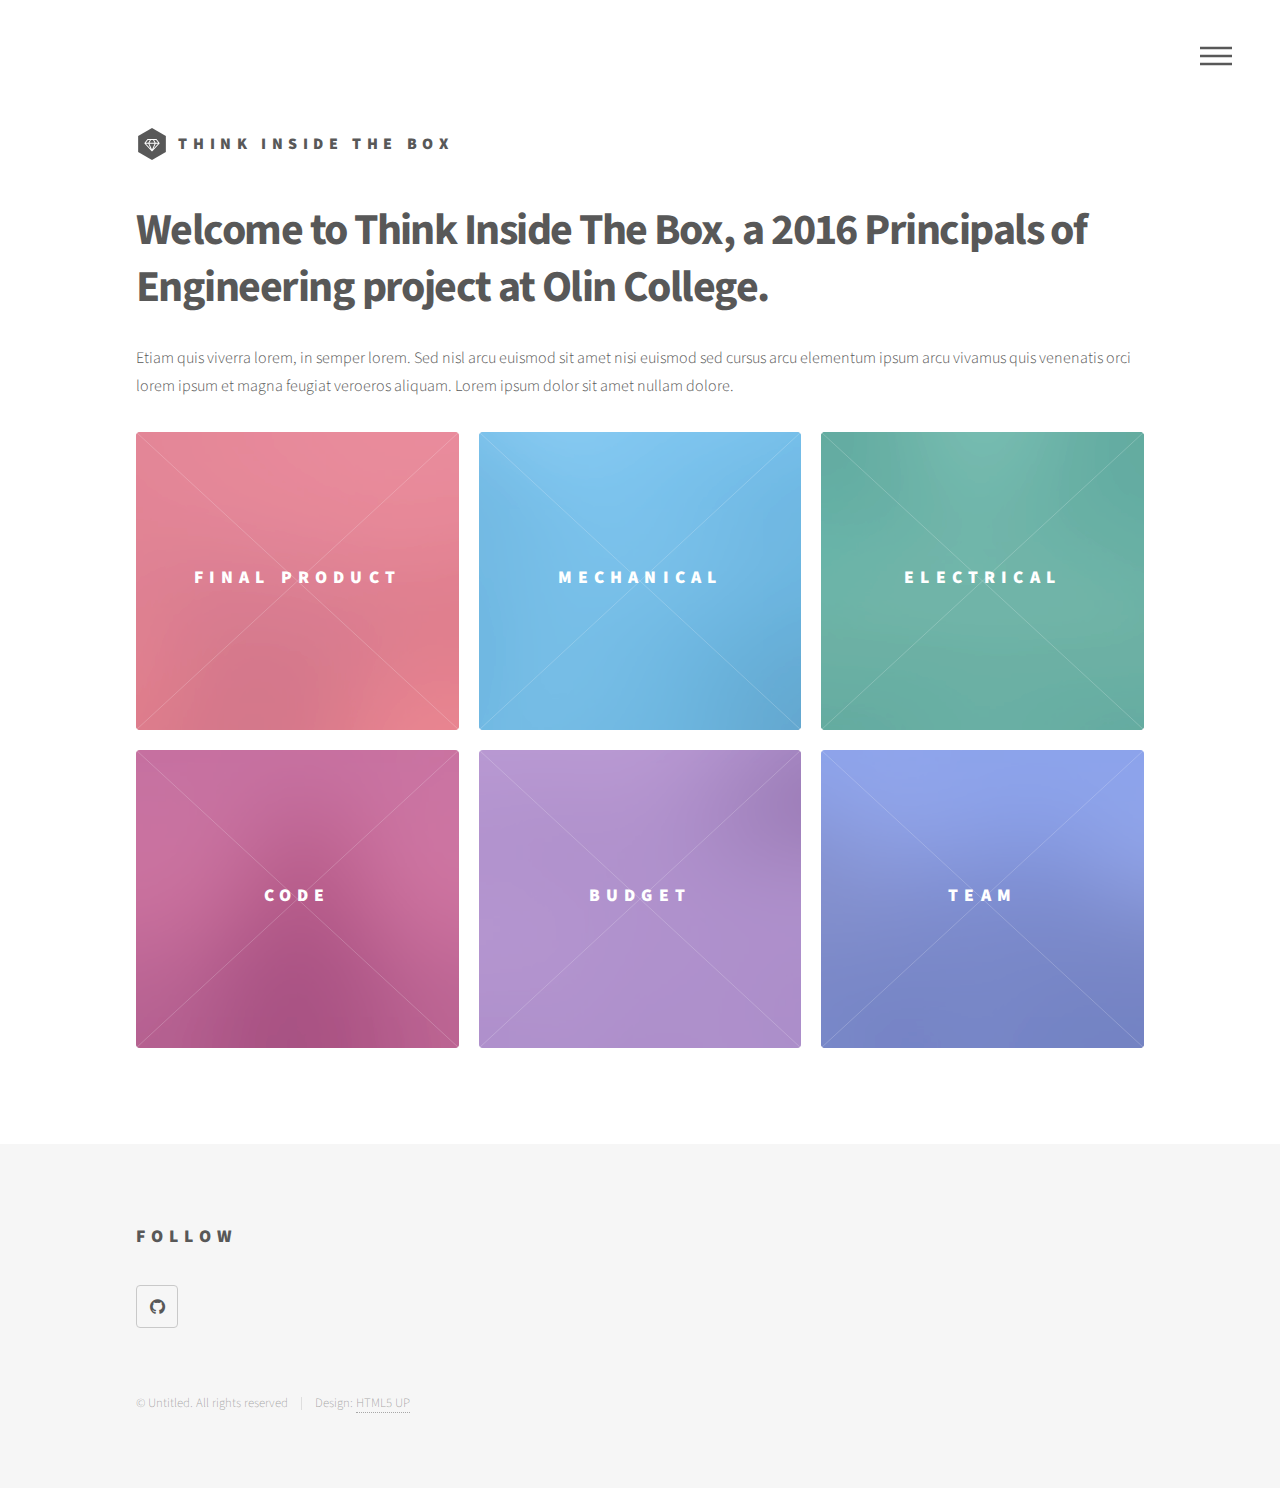
==== index.html @ ff7e2dd4 "basic set up" ====
<!DOCTYPE HTML>
<!--
	Phantom by HTML5 UP
	html5up.net | @ajlkn
	Free for personal and commercial use under the CCA 3.0 license (html5up.net/license)
-->
<html>
	<head>
		<title>Think Inside The Box</title>
		<meta charset="utf-8" />
		<meta name="viewport" content="width=device-width, initial-scale=1" />
		<!--[if lte IE 8]><script src="assets/js/ie/html5shiv.js"></script><![endif]-->
		<link rel="stylesheet" href="assets/css/main.css" />
		<!--[if lte IE 9]><link rel="stylesheet" href="assets/css/ie9.css" /><![endif]-->
		<!--[if lte IE 8]><link rel="stylesheet" href="assets/css/ie8.css" /><![endif]-->
	</head>
	<body>
		<!-- Wrapper -->
			<div id="wrapper">

				<!-- Header -->
					<header id="header">
						<div class="inner">

							<!-- Logo -->
								<a href="index.html" class="logo">
									<span class="symbol"><img src="images/logo.svg" alt="" /></span><span class="title">Think Inside The Box</span>
								</a>

							<!-- Nav -->
								<nav>
									<ul>
										<li><a href="#menu">Menu</a></li>
									</ul>
								</nav>

						</div>
					</header>

				<!-- Menu -->
					<nav id="menu">
						<h2>Menu</h2>
						<ul>
							<li><a href="index.html">Home</a></li>
							<li><a href="generic.html">Final Product</a></li>
							<li><a href="generic.html">Mechanical</a></li>
							<li><a href="generic.html">Electrical</a></li>
							<li><a href="generic.html">Code</a></li>
							<li><a href="generic.html">Budget</a></li>
							<li><a href="generic.html">Team</a></li>
							<!-- You can find the style information for this template here. -->
							<li><a href="elements.html">Elements</a></li>
						</ul>
					</nav>

				<!-- Main -->
					<div id="main">
						<div class="inner">
							<header>
								<h1>Welcome to Think Inside The Box, a 2016 Principals of Engineering project at Olin College.</h1>
								<p>Etiam quis viverra lorem, in semper lorem. Sed nisl arcu euismod sit amet nisi euismod sed cursus arcu elementum ipsum arcu vivamus quis venenatis orci lorem ipsum et magna feugiat veroeros aliquam. Lorem ipsum dolor sit amet nullam dolore.</p>
							</header>
							<section class="tiles">
								<article class="style1">
									<span class="image">
										<img src="images/pic01.jpg" alt="" />
									</span>
									<a href="generic.html">
										<h2>Final Product</h2>
										<div class="content">
											<p>Sed nisl arcu euismod sit amet nisi lorem etiam dolor veroeros et feugiat.</p>
										</div>
									</a>
								</article>
								<article class="style2">
									<span class="image">
										<img src="images/pic02.jpg" alt="" />
									</span>
									<a href="generic.html">
										<h2>Mechanical</h2>
										<div class="content">
											<p>Sed nisl arcu euismod sit amet nisi lorem etiam dolor veroeros et feugiat.</p>
										</div>
									</a>
								</article>
								<article class="style3">
									<span class="image">
										<img src="images/pic03.jpg" alt="" />
									</span>
									<a href="generic.html">
										<h2>Electrical</h2>
										<div class="content">
											<p>Sed nisl arcu euismod sit amet nisi lorem etiam dolor veroeros et feugiat.</p>
										</div>
									</a>
								</article>
								<article class="style4">
									<span class="image">
										<img src="images/pic04.jpg" alt="" />
									</span>
									<a href="generic.html">
										<h2>Code</h2>
										<div class="content">
											<p>Sed nisl arcu euismod sit amet nisi lorem etiam dolor veroeros et feugiat.</p>
										</div>
									</a>
								</article>
								<article class="style5">
									<span class="image">
										<img src="images/pic05.jpg" alt="" />
									</span>
									<a href="generic.html">
										<h2>Budget</h2>
										<div class="content">
											<p>Sed nisl arcu euismod sit amet nisi lorem etiam dolor veroeros et feugiat.</p>
										</div>
									</a>
								</article>
								<article class="style6">
									<span class="image">
										<img src="images/pic06.jpg" alt="" />
									</span>
									<a href="generic.html">
										<h2>Team</h2>
										<div class="content">
											<p>Sed nisl arcu euismod sit amet nisi lorem etiam dolor veroeros et feugiat.</p>
										</div>
									</a>
								</article>
							</section>
						</div>
					</div>

				<!-- Footer -->
					<footer id="footer">
						<div class="inner">
							<section>
								<h2>Follow</h2>
								<ul class="icons">
									<li><a href="#" class="icon style2 fa-github"><span class="label">GitHub</span></a></li>
								</ul>
							</section>
							<ul class="copyright">
								<li>&copy; Untitled. All rights reserved</li><li>Design: <a href="http://html5up.net">HTML5 UP</a></li>
							</ul>
						</div>
					</footer>

			</div>

		<!-- Scripts -->
			<script src="assets/js/jquery.min.js"></script>
			<script src="assets/js/skel.min.js"></script>
			<script src="assets/js/util.js"></script>
			<!--[if lte IE 8]><script src="assets/js/ie/respond.min.js"></script><![endif]-->
			<script src="assets/js/main.js"></script>

	</body>
</html>
---- assets/css/main.css ----
@import url(font-awesome.min.css);
@import url("https://fonts.googleapis.com/css?family=Source+Sans+Pro:300,700,900");

/*
	Phantom by HTML5 UP
	html5up.net | @ajlkn
	Free for personal and commercial use under the CCA 3.0 license (html5up.net/license)
*/

/* Reset */

	html, body, div, span, applet, object, iframe, h1, h2, h3, h4, h5, h6, p, blockquote, pre, a, abbr, acronym, address, big, cite, code, del, dfn, em, img, ins, kbd, q, s, samp, small, strike, strong, sub, sup, tt, var, b, u, i, center, dl, dt, dd, ol, ul, li, fieldset, form, label, legend, table, caption, tbody, tfoot, thead, tr, th, td, article, aside, canvas, details, embed, figure, figcaption, footer, header, hgroup, menu, nav, output, ruby, section, summary, time, mark, audio, video {
		margin: 0;
		padding: 0;
		border: 0;
		font-size: 100%;
		font: inherit;
		vertical-align: baseline;
	}

	article, aside, details, figcaption, figure, footer, header, hgroup, menu, nav, section {
		display: block;
	}

	body {
		line-height: 1;
	}

	ol, ul {
		list-style: none;
	}

	blockquote, q {
		quotes: none;
	}

	blockquote:before, blockquote:after, q:before, q:after {
		content: '';
		content: none;
	}

	table {
		border-collapse: collapse;
		border-spacing: 0;
	}

	body {
		-webkit-text-size-adjust: none;
	}

/* Box Model */

	*, *:before, *:after {
		-moz-box-sizing: border-box;
		-webkit-box-sizing: border-box;
		box-sizing: border-box;
	}

/* Grid */

	.row {
		border-bottom: solid 1px transparent;
		-moz-box-sizing: border-box;
		-webkit-box-sizing: border-box;
		box-sizing: border-box;
	}

	.row > * {
		float: left;
		-moz-box-sizing: border-box;
		-webkit-box-sizing: border-box;
		box-sizing: border-box;
	}

	.row:after, .row:before {
		content: '';
		display: block;
		clear: both;
		height: 0;
	}

	.row.uniform > * > :first-child {
		margin-top: 0;
	}

	.row.uniform > * > :last-child {
		margin-bottom: 0;
	}

	.row.\30 \25 > * {
		padding: 0 0 0 0em;
	}

	.row.\30 \25 {
		margin: 0 0 -1px 0em;
	}

	.row.uniform.\30 \25 > * {
		padding: 0em 0 0 0em;
	}

	.row.uniform.\30 \25 {
		margin: 0em 0 -1px 0em;
	}

	.row > * {
		padding: 0 0 0 2em;
	}

	.row {
		margin: 0 0 -1px -2em;
	}

	.row.uniform > * {
		padding: 2em 0 0 2em;
	}

	.row.uniform {
		margin: -2em 0 -1px -2em;
	}

	.row.\32 00\25 > * {
		padding: 0 0 0 4em;
	}

	.row.\32 00\25 {
		margin: 0 0 -1px -4em;
	}

	.row.uniform.\32 00\25 > * {
		padding: 4em 0 0 4em;
	}

	.row.uniform.\32 00\25 {
		margin: -4em 0 -1px -4em;
	}

	.row.\31 50\25 > * {
		padding: 0 0 0 3em;
	}

	.row.\31 50\25 {
		margin: 0 0 -1px -3em;
	}

	.row.uniform.\31 50\25 > * {
		padding: 3em 0 0 3em;
	}

	.row.uniform.\31 50\25 {
		margin: -3em 0 -1px -3em;
	}

	.row.\35 0\25 > * {
		padding: 0 0 0 1em;
	}

	.row.\35 0\25 {
		margin: 0 0 -1px -1em;
	}

	.row.uniform.\35 0\25 > * {
		padding: 1em 0 0 1em;
	}

	.row.uniform.\35 0\25 {
		margin: -1em 0 -1px -1em;
	}

	.row.\32 5\25 > * {
		padding: 0 0 0 0.5em;
	}

	.row.\32 5\25 {
		margin: 0 0 -1px -0.5em;
	}

	.row.uniform.\32 5\25 > * {
		padding: 0.5em 0 0 0.5em;
	}

	.row.uniform.\32 5\25 {
		margin: -0.5em 0 -1px -0.5em;
	}

	.\31 2u, .\31 2u\24 {
		width: 100%;
		clear: none;
		margin-left: 0;
	}

	.\31 1u, .\31 1u\24 {
		width: 91.6666666667%;
		clear: none;
		margin-left: 0;
	}

	.\31 0u, .\31 0u\24 {
		width: 83.3333333333%;
		clear: none;
		margin-left: 0;
	}

	.\39 u, .\39 u\24 {
		width: 75%;
		clear: none;
		margin-left: 0;
	}

	.\38 u, .\38 u\24 {
		width: 66.6666666667%;
		clear: none;
		margin-left: 0;
	}

	.\37 u, .\37 u\24 {
		width: 58.3333333333%;
		clear: none;
		margin-left: 0;
	}

	.\36 u, .\36 u\24 {
		width: 50%;
		clear: none;
		margin-left: 0;
	}

	.\35 u, .\35 u\24 {
		width: 41.6666666667%;
		clear: none;
		margin-left: 0;
	}

	.\34 u, .\34 u\24 {
		width: 33.3333333333%;
		clear: none;
		margin-left: 0;
	}

	.\33 u, .\33 u\24 {
		width: 25%;
		clear: none;
		margin-left: 0;
	}

	.\32 u, .\32 u\24 {
		width: 16.6666666667%;
		clear: none;
		margin-left: 0;
	}

	.\31 u, .\31 u\24 {
		width: 8.3333333333%;
		clear: none;
		margin-left: 0;
	}

	.\31 2u\24 + *,
	.\31 1u\24 + *,
	.\31 0u\24 + *,
	.\39 u\24 + *,
	.\38 u\24 + *,
	.\37 u\24 + *,
	.\36 u\24 + *,
	.\35 u\24 + *,
	.\34 u\24 + *,
	.\33 u\24 + *,
	.\32 u\24 + *,
	.\31 u\24 + * {
		clear: left;
	}

	.\-11u {
		margin-left: 91.66667%;
	}

	.\-10u {
		margin-left: 83.33333%;
	}

	.\-9u {
		margin-left: 75%;
	}

	.\-8u {
		margin-left: 66.66667%;
	}

	.\-7u {
		margin-left: 58.33333%;
	}

	.\-6u {
		margin-left: 50%;
	}

	.\-5u {
		margin-left: 41.66667%;
	}

	.\-4u {
		margin-left: 33.33333%;
	}

	.\-3u {
		margin-left: 25%;
	}

	.\-2u {
		margin-left: 16.66667%;
	}

	.\-1u {
		margin-left: 8.33333%;
	}

	@media screen and (max-width: 1680px) {

		.row > * {
			padding: 0 0 0 2em;
		}

		.row {
			margin: 0 0 -1px -2em;
		}

		.row.uniform > * {
			padding: 2em 0 0 2em;
		}

		.row.uniform {
			margin: -2em 0 -1px -2em;
		}

		.row.\32 00\25 > * {
			padding: 0 0 0 4em;
		}

		.row.\32 00\25 {
			margin: 0 0 -1px -4em;
		}

		.row.uniform.\32 00\25 > * {
			padding: 4em 0 0 4em;
		}

		.row.uniform.\32 00\25 {
			margin: -4em 0 -1px -4em;
		}

		.row.\31 50\25 > * {
			padding: 0 0 0 3em;
		}

		.row.\31 50\25 {
			margin: 0 0 -1px -3em;
		}

		.row.uniform.\31 50\25 > * {
			padding: 3em 0 0 3em;
		}

		.row.uniform.\31 50\25 {
			margin: -3em 0 -1px -3em;
		}

		.row.\35 0\25 > * {
			padding: 0 0 0 1em;
		}

		.row.\35 0\25 {
			margin: 0 0 -1px -1em;
		}

		.row.uniform.\35 0\25 > * {
			padding: 1em 0 0 1em;
		}

		.row.uniform.\35 0\25 {
			margin: -1em 0 -1px -1em;
		}

		.row.\32 5\25 > * {
			padding: 0 0 0 0.5em;
		}

		.row.\32 5\25 {
			margin: 0 0 -1px -0.5em;
		}

		.row.uniform.\32 5\25 > * {
			padding: 0.5em 0 0 0.5em;
		}

		.row.uniform.\32 5\25 {
			margin: -0.5em 0 -1px -0.5em;
		}

		.\31 2u\28xlarge\29, .\31 2u\24\28xlarge\29 {
			width: 100%;
			clear: none;
			margin-left: 0;
		}

		.\31 1u\28xlarge\29, .\31 1u\24\28xlarge\29 {
			width: 91.6666666667%;
			clear: none;
			margin-left: 0;
		}

		.\31 0u\28xlarge\29, .\31 0u\24\28xlarge\29 {
			width: 83.3333333333%;
			clear: none;
			margin-left: 0;
		}

		.\39 u\28xlarge\29, .\39 u\24\28xlarge\29 {
			width: 75%;
			clear: none;
			margin-left: 0;
		}

		.\38 u\28xlarge\29, .\38 u\24\28xlarge\29 {
			width: 66.6666666667%;
			clear: none;
			margin-left: 0;
		}

		.\37 u\28xlarge\29, .\37 u\24\28xlarge\29 {
			width: 58.3333333333%;
			clear: none;
			margin-left: 0;
		}

		.\36 u\28xlarge\29, .\36 u\24\28xlarge\29 {
			width: 50%;
			clear: none;
			margin-left: 0;
		}

		.\35 u\28xlarge\29, .\35 u\24\28xlarge\29 {
			width: 41.6666666667%;
			clear: none;
			margin-left: 0;
		}

		.\34 u\28xlarge\29, .\34 u\24\28xlarge\29 {
			width: 33.3333333333%;
			clear: none;
			margin-left: 0;
		}

		.\33 u\28xlarge\29, .\33 u\24\28xlarge\29 {
			width: 25%;
			clear: none;
			margin-left: 0;
		}

		.\32 u\28xlarge\29, .\32 u\24\28xlarge\29 {
			width: 16.6666666667%;
			clear: none;
			margin-left: 0;
		}

		.\31 u\28xlarge\29, .\31 u\24\28xlarge\29 {
			width: 8.3333333333%;
			clear: none;
			margin-left: 0;
		}

		.\31 2u\24\28xlarge\29 + *,
		.\31 1u\24\28xlarge\29 + *,
		.\31 0u\24\28xlarge\29 + *,
		.\39 u\24\28xlarge\29 + *,
		.\38 u\24\28xlarge\29 + *,
		.\37 u\24\28xlarge\29 + *,
		.\36 u\24\28xlarge\29 + *,
		.\35 u\24\28xlarge\29 + *,
		.\34 u\24\28xlarge\29 + *,
		.\33 u\24\28xlarge\29 + *,
		.\32 u\24\28xlarge\29 + *,
		.\31 u\24\28xlarge\29 + * {
			clear: left;
		}

		.\-11u\28xlarge\29 {
			margin-left: 91.66667%;
		}

		.\-10u\28xlarge\29 {
			margin-left: 83.33333%;
		}

		.\-9u\28xlarge\29 {
			margin-left: 75%;
		}

		.\-8u\28xlarge\29 {
			margin-left: 66.66667%;
		}

		.\-7u\28xlarge\29 {
			margin-left: 58.33333%;
		}

		.\-6u\28xlarge\29 {
			margin-left: 50%;
		}

		.\-5u\28xlarge\29 {
			margin-left: 41.66667%;
		}

		.\-4u\28xlarge\29 {
			margin-left: 33.33333%;
		}

		.\-3u\28xlarge\29 {
			margin-left: 25%;
		}

		.\-2u\28xlarge\29 {
			margin-left: 16.66667%;
		}

		.\-1u\28xlarge\29 {
			margin-left: 8.33333%;
		}

	}

	@media screen and (max-width: 1280px) {

		.row > * {
			padding: 0 0 0 2em;
		}

		.row {
			margin: 0 0 -1px -2em;
		}

		.row.uniform > * {
			padding: 2em 0 0 2em;
		}

		.row.uniform {
			margin: -2em 0 -1px -2em;
		}

		.row.\32 00\25 > * {
			padding: 0 0 0 4em;
		}

		.row.\32 00\25 {
			margin: 0 0 -1px -4em;
		}

		.row.uniform.\32 00\25 > * {
			padding: 4em 0 0 4em;
		}

		.row.uniform.\32 00\25 {
			margin: -4em 0 -1px -4em;
		}

		.row.\31 50\25 > * {
			padding: 0 0 0 3em;
		}

		.row.\31 50\25 {
			margin: 0 0 -1px -3em;
		}

		.row.uniform.\31 50\25 > * {
			padding: 3em 0 0 3em;
		}

		.row.uniform.\31 50\25 {
			margin: -3em 0 -1px -3em;
		}

		.row.\35 0\25 > * {
			padding: 0 0 0 1em;
		}

		.row.\35 0\25 {
			margin: 0 0 -1px -1em;
		}

		.row.uniform.\35 0\25 > * {
			padding: 1em 0 0 1em;
		}

		.row.uniform.\35 0\25 {
			margin: -1em 0 -1px -1em;
		}

		.row.\32 5\25 > * {
			padding: 0 0 0 0.5em;
		}

		.row.\32 5\25 {
			margin: 0 0 -1px -0.5em;
		}

		.row.uniform.\32 5\25 > * {
			padding: 0.5em 0 0 0.5em;
		}

		.row.uniform.\32 5\25 {
			margin: -0.5em 0 -1px -0.5em;
		}

		.\31 2u\28large\29, .\31 2u\24\28large\29 {
			width: 100%;
			clear: none;
			margin-left: 0;
		}

		.\31 1u\28large\29, .\31 1u\24\28large\29 {
			width: 91.6666666667%;
			clear: none;
			margin-left: 0;
		}

		.\31 0u\28large\29, .\31 0u\24\28large\29 {
			width: 83.3333333333%;
			clear: none;
			margin-left: 0;
		}

		.\39 u\28large\29, .\39 u\24\28large\29 {
			width: 75%;
			clear: none;
			margin-left: 0;
		}

		.\38 u\28large\29, .\38 u\24\28large\29 {
			width: 66.6666666667%;
			clear: none;
			margin-left: 0;
		}

		.\37 u\28large\29, .\37 u\24\28large\29 {
			width: 58.3333333333%;
			clear: none;
			margin-left: 0;
		}

		.\36 u\28large\29, .\36 u\24\28large\29 {
			width: 50%;
			clear: none;
			margin-left: 0;
		}

		.\35 u\28large\29, .\35 u\24\28large\29 {
			width: 41.6666666667%;
			clear: none;
			margin-left: 0;
		}

		.\34 u\28large\29, .\34 u\24\28large\29 {
			width: 33.3333333333%;
			clear: none;
			margin-left: 0;
		}

		.\33 u\28large\29, .\33 u\24\28large\29 {
			width: 25%;
			clear: none;
			margin-left: 0;
		}

		.\32 u\28large\29, .\32 u\24\28large\29 {
			width: 16.6666666667%;
			clear: none;
			margin-left: 0;
		}

		.\31 u\28large\29, .\31 u\24\28large\29 {
			width: 8.3333333333%;
			clear: none;
			margin-left: 0;
		}

		.\31 2u\24\28large\29 + *,
		.\31 1u\24\28large\29 + *,
		.\31 0u\24\28large\29 + *,
		.\39 u\24\28large\29 + *,
		.\38 u\24\28large\29 + *,
		.\37 u\24\28large\29 + *,
		.\36 u\24\28large\29 + *,
		.\35 u\24\28large\29 + *,
		.\34 u\24\28large\29 + *,
		.\33 u\24\28large\29 + *,
		.\32 u\24\28large\29 + *,
		.\31 u\24\28large\29 + * {
			clear: left;
		}

		.\-11u\28large\29 {
			margin-left: 91.66667%;
		}

		.\-10u\28large\29 {
			margin-left: 83.33333%;
		}

		.\-9u\28large\29 {
			margin-left: 75%;
		}

		.\-8u\28large\29 {
			margin-left: 66.66667%;
		}

		.\-7u\28large\29 {
			margin-left: 58.33333%;
		}

		.\-6u\28large\29 {
			margin-left: 50%;
		}

		.\-5u\28large\29 {
			margin-left: 41.66667%;
		}

		.\-4u\28large\29 {
			margin-left: 33.33333%;
		}

		.\-3u\28large\29 {
			margin-left: 25%;
		}

		.\-2u\28large\29 {
			margin-left: 16.66667%;
		}

		.\-1u\28large\29 {
			margin-left: 8.33333%;
		}

	}

	@media screen and (max-width: 980px) {

		.row > * {
			padding: 0 0 0 1.5em;
		}

		.row {
			margin: 0 0 -1px -1.5em;
		}

		.row.uniform > * {
			padding: 1.5em 0 0 1.5em;
		}

		.row.uniform {
			margin: -1.5em 0 -1px -1.5em;
		}

		.row.\32 00\25 > * {
			padding: 0 0 0 3em;
		}

		.row.\32 00\25 {
			margin: 0 0 -1px -3em;
		}

		.row.uniform.\32 00\25 > * {
			padding: 3em 0 0 3em;
		}

		.row.uniform.\32 00\25 {
			margin: -3em 0 -1px -3em;
		}

		.row.\31 50\25 > * {
			padding: 0 0 0 2.25em;
		}

		.row.\31 50\25 {
			margin: 0 0 -1px -2.25em;
		}

		.row.uniform.\31 50\25 > * {
			padding: 2.25em 0 0 2.25em;
		}

		.row.uniform.\31 50\25 {
			margin: -2.25em 0 -1px -2.25em;
		}

		.row.\35 0\25 > * {
			padding: 0 0 0 0.75em;
		}

		.row.\35 0\25 {
			margin: 0 0 -1px -0.75em;
		}

		.row.uniform.\35 0\25 > * {
			padding: 0.75em 0 0 0.75em;
		}

		.row.uniform.\35 0\25 {
			margin: -0.75em 0 -1px -0.75em;
		}

		.row.\32 5\25 > * {
			padding: 0 0 0 0.375em;
		}

		.row.\32 5\25 {
			margin: 0 0 -1px -0.375em;
		}

		.row.uniform.\32 5\25 > * {
			padding: 0.375em 0 0 0.375em;
		}

		.row.uniform.\32 5\25 {
			margin: -0.375em 0 -1px -0.375em;
		}

		.\31 2u\28medium\29, .\31 2u\24\28medium\29 {
			width: 100%;
			clear: none;
			margin-left: 0;
		}

		.\31 1u\28medium\29, .\31 1u\24\28medium\29 {
			width: 91.6666666667%;
			clear: none;
			margin-left: 0;
		}

		.\31 0u\28medium\29, .\31 0u\24\28medium\29 {
			width: 83.3333333333%;
			clear: none;
			margin-left: 0;
		}

		.\39 u\28medium\29, .\39 u\24\28medium\29 {
			width: 75%;
			clear: none;
			margin-left: 0;
		}

		.\38 u\28medium\29, .\38 u\24\28medium\29 {
			width: 66.6666666667%;
			clear: none;
			margin-left: 0;
		}

		.\37 u\28medium\29, .\37 u\24\28medium\29 {
			width: 58.3333333333%;
			clear: none;
			margin-left: 0;
		}

		.\36 u\28medium\29, .\36 u\24\28medium\29 {
			width: 50%;
			clear: none;
			margin-left: 0;
		}

		.\35 u\28medium\29, .\35 u\24\28medium\29 {
			width: 41.6666666667%;
			clear: none;
			margin-left: 0;
		}

		.\34 u\28medium\29, .\34 u\24\28medium\29 {
			width: 33.3333333333%;
			clear: none;
			margin-left: 0;
		}

		.\33 u\28medium\29, .\33 u\24\28medium\29 {
			width: 25%;
			clear: none;
			margin-left: 0;
		}

		.\32 u\28medium\29, .\32 u\24\28medium\29 {
			width: 16.6666666667%;
			clear: none;
			margin-left: 0;
		}

		.\31 u\28medium\29, .\31 u\24\28medium\29 {
			width: 8.3333333333%;
			clear: none;
			margin-left: 0;
		}

		.\31 2u\24\28medium\29 + *,
		.\31 1u\24\28medium\29 + *,
		.\31 0u\24\28medium\29 + *,
		.\39 u\24\28medium\29 + *,
		.\38 u\24\28medium\29 + *,
		.\37 u\24\28medium\29 + *,
		.\36 u\24\28medium\29 + *,
		.\35 u\24\28medium\29 + *,
		.\34 u\24\28medium\29 + *,
		.\33 u\24\28medium\29 + *,
		.\32 u\24\28medium\29 + *,
		.\31 u\24\28medium\29 + * {
			clear: left;
		}

		.\-11u\28medium\29 {
			margin-left: 91.66667%;
		}

		.\-10u\28medium\29 {
			margin-left: 83.33333%;
		}

		.\-9u\28medium\29 {
			margin-left: 75%;
		}

		.\-8u\28medium\29 {
			margin-left: 66.66667%;
		}

		.\-7u\28medium\29 {
			margin-left: 58.33333%;
		}

		.\-6u\28medium\29 {
			margin-left: 50%;
		}

		.\-5u\28medium\29 {
			margin-left: 41.66667%;
		}

		.\-4u\28medium\29 {
			margin-left: 33.33333%;
		}

		.\-3u\28medium\29 {
			margin-left: 25%;
		}

		.\-2u\28medium\29 {
			margin-left: 16.66667%;
		}

		.\-1u\28medium\29 {
			margin-left: 8.33333%;
		}

	}

	@media screen and (max-width: 736px) {

		.row > * {
			padding: 0 0 0 1em;
		}

		.row {
			margin: 0 0 -1px -1em;
		}

		.row.uniform > * {
			padding: 1em 0 0 1em;
		}

		.row.uniform {
			margin: -1em 0 -1px -1em;
		}

		.row.\32 00\25 > * {
			padding: 0 0 0 2em;
		}

		.row.\32 00\25 {
			margin: 0 0 -1px -2em;
		}

		.row.uniform.\32 00\25 > * {
			padding: 2em 0 0 2em;
		}

		.row.uniform.\32 00\25 {
			margin: -2em 0 -1px -2em;
		}

		.row.\31 50\25 > * {
			padding: 0 0 0 1.5em;
		}

		.row.\31 50\25 {
			margin: 0 0 -1px -1.5em;
		}

		.row.uniform.\31 50\25 > * {
			padding: 1.5em 0 0 1.5em;
		}

		.row.uniform.\31 50\25 {
			margin: -1.5em 0 -1px -1.5em;
		}

		.row.\35 0\25 > * {
			padding: 0 0 0 0.5em;
		}

		.row.\35 0\25 {
			margin: 0 0 -1px -0.5em;
		}

		.row.uniform.\35 0\25 > * {
			padding: 0.5em 0 0 0.5em;
		}

		.row.uniform.\35 0\25 {
			margin: -0.5em 0 -1px -0.5em;
		}

		.row.\32 5\25 > * {
			padding: 0 0 0 0.25em;
		}

		.row.\32 5\25 {
			margin: 0 0 -1px -0.25em;
		}

		.row.uniform.\32 5\25 > * {
			padding: 0.25em 0 0 0.25em;
		}

		.row.uniform.\32 5\25 {
			margin: -0.25em 0 -1px -0.25em;
		}

		.\31 2u\28small\29, .\31 2u\24\28small\29 {
			width: 100%;
			clear: none;
			margin-left: 0;
		}

		.\31 1u\28small\29, .\31 1u\24\28small\29 {
			width: 91.6666666667%;
			clear: none;
			margin-left: 0;
		}

		.\31 0u\28small\29, .\31 0u\24\28small\29 {
			width: 83.3333333333%;
			clear: none;
			margin-left: 0;
		}

		.\39 u\28small\29, .\39 u\24\28small\29 {
			width: 75%;
			clear: none;
			margin-left: 0;
		}

		.\38 u\28small\29, .\38 u\24\28small\29 {
			width: 66.6666666667%;
			clear: none;
			margin-left: 0;
		}

		.\37 u\28small\29, .\37 u\24\28small\29 {
			width: 58.3333333333%;
			clear: none;
			margin-left: 0;
		}

		.\36 u\28small\29, .\36 u\24\28small\29 {
			width: 50%;
			clear: none;
			margin-left: 0;
		}

		.\35 u\28small\29, .\35 u\24\28small\29 {
			width: 41.6666666667%;
			clear: none;
			margin-left: 0;
		}

		.\34 u\28small\29, .\34 u\24\28small\29 {
			width: 33.3333333333%;
			clear: none;
			margin-left: 0;
		}

		.\33 u\28small\29, .\33 u\24\28small\29 {
			width: 25%;
			clear: none;
			margin-left: 0;
		}

		.\32 u\28small\29, .\32 u\24\28small\29 {
			width: 16.6666666667%;
			clear: none;
			margin-left: 0;
		}

		.\31 u\28small\29, .\31 u\24\28small\29 {
			width: 8.3333333333%;
			clear: none;
			margin-left: 0;
		}

		.\31 2u\24\28small\29 + *,
		.\31 1u\24\28small\29 + *,
		.\31 0u\24\28small\29 + *,
		.\39 u\24\28small\29 + *,
		.\38 u\24\28small\29 + *,
		.\37 u\24\28small\29 + *,
		.\36 u\24\28small\29 + *,
		.\35 u\24\28small\29 + *,
		.\34 u\24\28small\29 + *,
		.\33 u\24\28small\29 + *,
		.\32 u\24\28small\29 + *,
		.\31 u\24\28small\29 + * {
			clear: left;
		}

		.\-11u\28small\29 {
			margin-left: 91.66667%;
		}

		.\-10u\28small\29 {
			margin-left: 83.33333%;
		}

		.\-9u\28small\29 {
			margin-left: 75%;
		}

		.\-8u\28small\29 {
			margin-left: 66.66667%;
		}

		.\-7u\28small\29 {
			margin-left: 58.33333%;
		}

		.\-6u\28small\29 {
			margin-left: 50%;
		}

		.\-5u\28small\29 {
			margin-left: 41.66667%;
		}

		.\-4u\28small\29 {
			margin-left: 33.33333%;
		}

		.\-3u\28small\29 {
			margin-left: 25%;
		}

		.\-2u\28small\29 {
			margin-left: 16.66667%;
		}

		.\-1u\28small\29 {
			margin-left: 8.33333%;
		}

	}

	@media screen and (max-width: 480px) {

		.row > * {
			padding: 0 0 0 1em;
		}

		.row {
			margin: 0 0 -1px -1em;
		}

		.row.uniform > * {
			padding: 1em 0 0 1em;
		}

		.row.uniform {
			margin: -1em 0 -1px -1em;
		}

		.row.\32 00\25 > * {
			padding: 0 0 0 2em;
		}

		.row.\32 00\25 {
			margin: 0 0 -1px -2em;
		}

		.row.uniform.\32 00\25 > * {
			padding: 2em 0 0 2em;
		}

		.row.uniform.\32 00\25 {
			margin: -2em 0 -1px -2em;
		}

		.row.\31 50\25 > * {
			padding: 0 0 0 1.5em;
		}

		.row.\31 50\25 {
			margin: 0 0 -1px -1.5em;
		}

		.row.uniform.\31 50\25 > * {
			padding: 1.5em 0 0 1.5em;
		}

		.row.uniform.\31 50\25 {
			margin: -1.5em 0 -1px -1.5em;
		}

		.row.\35 0\25 > * {
			padding: 0 0 0 0.5em;
		}

		.row.\35 0\25 {
			margin: 0 0 -1px -0.5em;
		}

		.row.uniform.\35 0\25 > * {
			padding: 0.5em 0 0 0.5em;
		}

		.row.uniform.\35 0\25 {
			margin: -0.5em 0 -1px -0.5em;
		}

		.row.\32 5\25 > * {
			padding: 0 0 0 0.25em;
		}

		.row.\32 5\25 {
			margin: 0 0 -1px -0.25em;
		}

		.row.uniform.\32 5\25 > * {
			padding: 0.25em 0 0 0.25em;
		}

		.row.uniform.\32 5\25 {
			margin: -0.25em 0 -1px -0.25em;
		}

		.\31 2u\28xsmall\29, .\31 2u\24\28xsmall\29 {
			width: 100%;
			clear: none;
			margin-left: 0;
		}

		.\31 1u\28xsmall\29, .\31 1u\24\28xsmall\29 {
			width: 91.6666666667%;
			clear: none;
			margin-left: 0;
		}

		.\31 0u\28xsmall\29, .\31 0u\24\28xsmall\29 {
			width: 83.3333333333%;
			clear: none;
			margin-left: 0;
		}

		.\39 u\28xsmall\29, .\39 u\24\28xsmall\29 {
			width: 75%;
			clear: none;
			margin-left: 0;
		}

		.\38 u\28xsmall\29, .\38 u\24\28xsmall\29 {
			width: 66.6666666667%;
			clear: none;
			margin-left: 0;
		}

		.\37 u\28xsmall\29, .\37 u\24\28xsmall\29 {
			width: 58.3333333333%;
			clear: none;
			margin-left: 0;
		}

		.\36 u\28xsmall\29, .\36 u\24\28xsmall\29 {
			width: 50%;
			clear: none;
			margin-left: 0;
		}

		.\35 u\28xsmall\29, .\35 u\24\28xsmall\29 {
			width: 41.6666666667%;
			clear: none;
			margin-left: 0;
		}

		.\34 u\28xsmall\29, .\34 u\24\28xsmall\29 {
			width: 33.3333333333%;
			clear: none;
			margin-left: 0;
		}

		.\33 u\28xsmall\29, .\33 u\24\28xsmall\29 {
			width: 25%;
			clear: none;
			margin-left: 0;
		}

		.\32 u\28xsmall\29, .\32 u\24\28xsmall\29 {
			width: 16.6666666667%;
			clear: none;
			margin-left: 0;
		}

		.\31 u\28xsmall\29, .\31 u\24\28xsmall\29 {
			width: 8.3333333333%;
			clear: none;
			margin-left: 0;
		}

		.\31 2u\24\28xsmall\29 + *,
		.\31 1u\24\28xsmall\29 + *,
		.\31 0u\24\28xsmall\29 + *,
		.\39 u\24\28xsmall\29 + *,
		.\38 u\24\28xsmall\29 + *,
		.\37 u\24\28xsmall\29 + *,
		.\36 u\24\28xsmall\29 + *,
		.\35 u\24\28xsmall\29 + *,
		.\34 u\24\28xsmall\29 + *,
		.\33 u\24\28xsmall\29 + *,
		.\32 u\24\28xsmall\29 + *,
		.\31 u\24\28xsmall\29 + * {
			clear: left;
		}

		.\-11u\28xsmall\29 {
			margin-left: 91.66667%;
		}

		.\-10u\28xsmall\29 {
			margin-left: 83.33333%;
		}

		.\-9u\28xsmall\29 {
			margin-left: 75%;
		}

		.\-8u\28xsmall\29 {
			margin-left: 66.66667%;
		}

		.\-7u\28xsmall\29 {
			margin-left: 58.33333%;
		}

		.\-6u\28xsmall\29 {
			margin-left: 50%;
		}

		.\-5u\28xsmall\29 {
			margin-left: 41.66667%;
		}

		.\-4u\28xsmall\29 {
			margin-left: 33.33333%;
		}

		.\-3u\28xsmall\29 {
			margin-left: 25%;
		}

		.\-2u\28xsmall\29 {
			margin-left: 16.66667%;
		}

		.\-1u\28xsmall\29 {
			margin-left: 8.33333%;
		}

	}

	@media screen and (max-width: 360px) {

		.row > * {
			padding: 0 0 0 1em;
		}

		.row {
			margin: 0 0 -1px -1em;
		}

		.row.uniform > * {
			padding: 1em 0 0 1em;
		}

		.row.uniform {
			margin: -1em 0 -1px -1em;
		}

		.row.\32 00\25 > * {
			padding: 0 0 0 2em;
		}

		.row.\32 00\25 {
			margin: 0 0 -1px -2em;
		}

		.row.uniform.\32 00\25 > * {
			padding: 2em 0 0 2em;
		}

		.row.uniform.\32 00\25 {
			margin: -2em 0 -1px -2em;
		}

		.row.\31 50\25 > * {
			padding: 0 0 0 1.5em;
		}

		.row.\31 50\25 {
			margin: 0 0 -1px -1.5em;
		}

		.row.uniform.\31 50\25 > * {
			padding: 1.5em 0 0 1.5em;
		}

		.row.uniform.\31 50\25 {
			margin: -1.5em 0 -1px -1.5em;
		}

		.row.\35 0\25 > * {
			padding: 0 0 0 0.5em;
		}

		.row.\35 0\25 {
			margin: 0 0 -1px -0.5em;
		}

		.row.uniform.\35 0\25 > * {
			padding: 0.5em 0 0 0.5em;
		}

		.row.uniform.\35 0\25 {
			margin: -0.5em 0 -1px -0.5em;
		}

		.row.\32 5\25 > * {
			padding: 0 0 0 0.25em;
		}

		.row.\32 5\25 {
			margin: 0 0 -1px -0.25em;
		}

		.row.uniform.\32 5\25 > * {
			padding: 0.25em 0 0 0.25em;
		}

		.row.uniform.\32 5\25 {
			margin: -0.25em 0 -1px -0.25em;
		}

		.\31 2u\28xxsmall\29, .\31 2u\24\28xxsmall\29 {
			width: 100%;
			clear: none;
			margin-left: 0;
		}

		.\31 1u\28xxsmall\29, .\31 1u\24\28xxsmall\29 {
			width: 91.6666666667%;
			clear: none;
			margin-left: 0;
		}

		.\31 0u\28xxsmall\29, .\31 0u\24\28xxsmall\29 {
			width: 83.3333333333%;
			clear: none;
			margin-left: 0;
		}

		.\39 u\28xxsmall\29, .\39 u\24\28xxsmall\29 {
			width: 75%;
			clear: none;
			margin-left: 0;
		}

		.\38 u\28xxsmall\29, .\38 u\24\28xxsmall\29 {
			width: 66.6666666667%;
			clear: none;
			margin-left: 0;
		}

		.\37 u\28xxsmall\29, .\37 u\24\28xxsmall\29 {
			width: 58.3333333333%;
			clear: none;
			margin-left: 0;
		}

		.\36 u\28xxsmall\29, .\36 u\24\28xxsmall\29 {
			width: 50%;
			clear: none;
			margin-left: 0;
		}

		.\35 u\28xxsmall\29, .\35 u\24\28xxsmall\29 {
			width: 41.6666666667%;
			clear: none;
			margin-left: 0;
		}

		.\34 u\28xxsmall\29, .\34 u\24\28xxsmall\29 {
			width: 33.3333333333%;
			clear: none;
			margin-left: 0;
		}

		.\33 u\28xxsmall\29, .\33 u\24\28xxsmall\29 {
			width: 25%;
			clear: none;
			margin-left: 0;
		}

		.\32 u\28xxsmall\29, .\32 u\24\28xxsmall\29 {
			width: 16.6666666667%;
			clear: none;
			margin-left: 0;
		}

		.\31 u\28xxsmall\29, .\31 u\24\28xxsmall\29 {
			width: 8.3333333333%;
			clear: none;
			margin-left: 0;
		}

		.\31 2u\24\28xxsmall\29 + *,
		.\31 1u\24\28xxsmall\29 + *,
		.\31 0u\24\28xxsmall\29 + *,
		.\39 u\24\28xxsmall\29 + *,
		.\38 u\24\28xxsmall\29 + *,
		.\37 u\24\28xxsmall\29 + *,
		.\36 u\24\28xxsmall\29 + *,
		.\35 u\24\28xxsmall\29 + *,
		.\34 u\24\28xxsmall\29 + *,
		.\33 u\24\28xxsmall\29 + *,
		.\32 u\24\28xxsmall\29 + *,
		.\31 u\24\28xxsmall\29 + * {
			clear: left;
		}

		.\-11u\28xxsmall\29 {
			margin-left: 91.66667%;
		}

		.\-10u\28xxsmall\29 {
			margin-left: 83.33333%;
		}

		.\-9u\28xxsmall\29 {
			margin-left: 75%;
		}

		.\-8u\28xxsmall\29 {
			margin-left: 66.66667%;
		}

		.\-7u\28xxsmall\29 {
			margin-left: 58.33333%;
		}

		.\-6u\28xxsmall\29 {
			margin-left: 50%;
		}

		.\-5u\28xxsmall\29 {
			margin-left: 41.66667%;
		}

		.\-4u\28xxsmall\29 {
			margin-left: 33.33333%;
		}

		.\-3u\28xxsmall\29 {
			margin-left: 25%;
		}

		.\-2u\28xxsmall\29 {
			margin-left: 16.66667%;
		}

		.\-1u\28xxsmall\29 {
			margin-left: 8.33333%;
		}

	}

/* Basic */

	@-ms-viewport {
		width: device-width;
	}

	body {
		-ms-overflow-style: scrollbar;
	}

	@media screen and (max-width: 480px) {

		html, body {
			min-width: 320px;
		}

	}

	body {
		background: #ffffff;
	}

		body.is-loading *, body.is-loading *:before, body.is-loading *:after {
			-moz-animation: none !important;
			-webkit-animation: none !important;
			-ms-animation: none !important;
			animation: none !important;
			-moz-transition: none !important;
			-webkit-transition: none !important;
			-ms-transition: none !important;
			transition: none !important;
		}

/* Type */

	body, input, select, textarea {
		color: #585858;
		font-family: "Source Sans Pro", Helvetica, sans-serif;
		font-size: 16pt;
		font-weight: 300;
		line-height: 1.75;
	}

		@media screen and (max-width: 1680px) {

			body, input, select, textarea {
				font-size: 14pt;
			}

		}

		@media screen and (max-width: 1280px) {

			body, input, select, textarea {
				font-size: 12pt;
			}

		}

	a {
		-moz-transition: border-bottom-color 0.2s ease, color 0.2s ease;
		-webkit-transition: border-bottom-color 0.2s ease, color 0.2s ease;
		-ms-transition: border-bottom-color 0.2s ease, color 0.2s ease;
		transition: border-bottom-color 0.2s ease, color 0.2s ease;
		text-decoration: none;
		color: #585858;
		border-bottom: dotted 1px rgba(88, 88, 88, 0.5);
	}

		a:hover {
			border-bottom-color: transparent;
			color: #f2849e !important;
		}

	strong, b {
		font-weight: 900;
	}

	em, i {
		font-style: italic;
	}

	p {
		margin: 0 0 2em 0;
	}

	h1 {
		font-size: 2.75em;
		font-weight: 700;
		line-height: 1.3;
		margin: 0 0 1em 0;
		letter-spacing: -0.035em;
	}

		h1 a {
			color: inherit;
		}

		@media screen and (max-width: 736px) {

			h1 {
				font-size: 2em;
				margin: 0 0 1em 0;
			}

		}

		@media screen and (max-width: 360px) {

			h1 {
				font-size: 1.75em;
			}

		}

	h2, h3, h4, h5, h6 {
		font-weight: 900;
		line-height: 1.5;
		margin: 0 0 2em 0;
		text-transform: uppercase;
		letter-spacing: 0.35em;
	}

		h2 a, h3 a, h4 a, h5 a, h6 a {
			color: inherit;
		}

	h2 {
		font-size: 1.1em;
	}

	h3 {
		font-size: 1em;
	}

	h4 {
		font-size: 0.8em;
	}

	h5 {
		font-size: 0.8em;
	}

	h6 {
		font-size: 0.8em;
	}

	@media screen and (max-width: 980px) {

		h1 br, h2 br, h3 br, h4 br, h5 br, h6 br {
			display: none;
		}

	}

	@media screen and (max-width: 736px) {

		h2 {
			font-size: 1em;
		}

		h3 {
			font-size: 0.8em;
		}

	}

	sub {
		font-size: 0.8em;
		position: relative;
		top: 0.5em;
	}

	sup {
		font-size: 0.8em;
		position: relative;
		top: -0.5em;
	}

	blockquote {
		border-left: solid 4px #c9c9c9;
		font-style: italic;
		margin: 0 0 2em 0;
		padding: 0.5em 0 0.5em 2em;
	}

	code {
		background: rgba(144, 144, 144, 0.075);
		border-radius: 4px;
		border: solid 1px #c9c9c9;
		font-family: "Courier New", monospace;
		font-size: 0.9em;
		margin: 0 0.25em;
		padding: 0.25em 0.65em;
	}

	pre {
		-webkit-overflow-scrolling: touch;
		font-family: "Courier New", monospace;
		font-size: 0.9em;
		margin: 0 0 2em 0;
	}

		pre code {
			display: block;
			line-height: 1.75;
			padding: 1em 1.5em;
			overflow-x: auto;
		}

	hr {
		border: 0;
		border-bottom: solid 1px #c9c9c9;
		margin: 2em 0;
	}

		hr.major {
			margin: 3em 0;
		}

	.align-left {
		text-align: left;
	}

	.align-center {
		text-align: center;
	}

	.align-right {
		text-align: right;
	}

/* Section/Article */

	section.special, article.special {
		text-align: center;
	}

	header p {
		margin-top: -1em;
	}

	@media screen and (max-width: 736px) {

		header p {
			margin-top: 0;
		}

	}

/* Icon */

	.icon {
		text-decoration: none;
		border-bottom: none;
		position: relative;
	}

		.icon:before {
			-moz-osx-font-smoothing: grayscale;
			-webkit-font-smoothing: antialiased;
			font-family: FontAwesome;
			font-style: normal;
			font-weight: normal;
			text-transform: none !important;
		}

		.icon > .label {
			display: none;
		}

		.icon.style2 {
			-moz-transition: background-color 0.2s ease-in-out, color 0.2s ease-in-out, border-color 0.2s ease-in-out;
			-webkit-transition: background-color 0.2s ease-in-out, color 0.2s ease-in-out, border-color 0.2s ease-in-out;
			-ms-transition: background-color 0.2s ease-in-out, color 0.2s ease-in-out, border-color 0.2s ease-in-out;
			transition: background-color 0.2s ease-in-out, color 0.2s ease-in-out, border-color 0.2s ease-in-out;
			background-color: transparent;
			border: solid 1px #c9c9c9;
			border-radius: 4px;
			width: 2.65em;
			height: 2.65em;
			display: inline-block;
			text-align: center;
			line-height: 2.65em;
			color: inherit;
		}

			.icon.style2:before {
				font-size: 1.1em;
			}

			.icon.style2:hover {
				color: #f2849e;
				border-color: #f2849e;
			}

			.icon.style2:active {
				background-color: rgba(242, 132, 158, 0.1);
			}

/* List */

	ol {
		list-style: decimal;
		margin: 0 0 2em 0;
		padding-left: 1.25em;
	}

		ol li {
			padding-left: 0.25em;
		}

	ul {
		list-style: disc;
		margin: 0 0 2em 0;
		padding-left: 1em;
	}

		ul li {
			padding-left: 0.5em;
		}

		ul.alt {
			list-style: none;
			padding-left: 0;
		}

			ul.alt li {
				border-top: solid 1px #c9c9c9;
				padding: 0.5em 0;
			}

				ul.alt li:first-child {
					border-top: 0;
					padding-top: 0;
				}

		ul.icons {
			cursor: default;
			list-style: none;
			padding-left: 0;
			margin: -1em 0 2em -1em;
		}

			ul.icons li {
				display: inline-block;
				padding: 1em 0 0 1em;
			}

		ul.actions {
			cursor: default;
			list-style: none;
			padding-left: 0;
		}

			ul.actions li {
				display: inline-block;
				padding: 0 1em 0 0;
				vertical-align: middle;
			}

				ul.actions li:last-child {
					padding-right: 0;
				}

			ul.actions.small li {
				padding: 0 0.5em 0 0;
			}

			ul.actions.vertical li {
				display: block;
				padding: 1em 0 0 0;
			}

				ul.actions.vertical li:first-child {
					padding-top: 0;
				}

				ul.actions.vertical li > * {
					margin-bottom: 0;
				}

			ul.actions.vertical.small li {
				padding: 0.5em 0 0 0;
			}

				ul.actions.vertical.small li:first-child {
					padding-top: 0;
				}

			ul.actions.fit {
				display: table;
				margin-left: -1em;
				padding: 0;
				table-layout: fixed;
				width: calc(100% + 1em);
			}

				ul.actions.fit li {
					display: table-cell;
					padding: 0 0 0 1em;
				}

					ul.actions.fit li > * {
						margin-bottom: 0;
					}

				ul.actions.fit.small {
					margin-left: -0.5em;
					width: calc(100% + 0.5em);
				}

					ul.actions.fit.small li {
						padding: 0 0 0 0.5em;
					}

			@media screen and (max-width: 480px) {

				ul.actions {
					margin: 0 0 2em 0;
				}

					ul.actions li {
						padding: 1em 0 0 0;
						display: block;
						text-align: center;
						width: 100%;
					}

						ul.actions li:first-child {
							padding-top: 0;
						}

						ul.actions li > * {
							width: 100%;
							margin: 0 !important;
						}

							ul.actions li > *.icon:before {
								margin-left: -2em;
							}

					ul.actions.small li {
						padding: 0.5em 0 0 0;
					}

						ul.actions.small li:first-child {
							padding-top: 0;
						}

			}

	dl {
		margin: 0 0 2em 0;
	}

		dl dt {
			display: block;
			font-weight: 900;
			margin: 0 0 1em 0;
		}

		dl dd {
			margin-left: 2em;
		}

/* Form */

	form {
		margin: -1em 0 2em 0;
	}

		form:after {
			content: '';
			display: block;
			clear: both;
			height: 1px;
		}

		form .field {
			position: relative;
			float: left;
			margin: 0 0 1.3em 0;
			vertical-align: top;
			width: 100%;
		}

		form .half {
			width: calc(50% + 1em) !important;
			padding-left: 2em;
		}

		form .half.first {
			width: calc(50% - 1em) !important;
			padding-left: 0;
		}

		form :last-child {
			margin-bottom: 0;
		}

		form .half:nth-last-child(2) {
			margin-bottom: 0;
		}

		form .actions {
			position: relative;
			clear: both;
			padding-top: 1em;
		}

		@media screen and (max-width: 480px) {

			form .half {
				width: 100% !important;
				padding-left: 0;
			}

			form .half.first {
				width: 100% !important;
				padding-left: 0;
			}

			form .half:nth-last-child(2) {
				margin: 0 0 1.3em 0;
			}

		}

	label {
		display: block;
		font-size: 0.9em;
		font-weight: 900;
		margin: 0 0 1em 0;
	}

	input[type="text"],
	input[type="password"],
	input[type="email"],
	input[type="tel"],
	select,
	textarea {
		-moz-appearance: none;
		-webkit-appearance: none;
		-ms-appearance: none;
		appearance: none;
		background-color: transparent;
		border: none;
		border-radius: 0;
		border-bottom: solid 1px #c9c9c9;
		color: inherit;
		display: block;
		outline: 0;
		padding: 0;
		text-decoration: none;
		width: 100%;
	}

		input[type="text"]:invalid,
		input[type="password"]:invalid,
		input[type="email"]:invalid,
		input[type="tel"]:invalid,
		select:invalid,
		textarea:invalid {
			box-shadow: none;
		}

		input[type="text"]:focus,
		input[type="password"]:focus,
		input[type="email"]:focus,
		input[type="tel"]:focus,
		select:focus,
		textarea:focus {
			border-bottom-color: #f2849e;
			box-shadow: inset 0 -1px 0 0 #f2849e;
		}

	.select-wrapper {
		text-decoration: none;
		display: block;
		position: relative;
	}

		.select-wrapper:before {
			-moz-osx-font-smoothing: grayscale;
			-webkit-font-smoothing: antialiased;
			font-family: FontAwesome;
			font-style: normal;
			font-weight: normal;
			text-transform: none !important;
		}

		.select-wrapper:before {
			color: #c9c9c9;
			content: '\f078';
			display: block;
			height: 3em;
			line-height: 3em;
			pointer-events: none;
			position: absolute;
			right: 0;
			text-align: center;
			top: 0;
			width: 3em;
		}

		.select-wrapper select::-ms-expand {
			display: none;
		}

	input[type="text"],
	input[type="password"],
	input[type="email"],
	select {
		height: 3em;
	}

	textarea {
		padding: 0;
		min-height: 3.75em;
	}

	input[type="checkbox"],
	input[type="radio"] {
		-moz-appearance: none;
		-webkit-appearance: none;
		-ms-appearance: none;
		appearance: none;
		display: block;
		float: left;
		margin-right: -2em;
		opacity: 0;
		width: 1em;
		z-index: -1;
	}

		input[type="checkbox"] + label,
		input[type="radio"] + label {
			text-decoration: none;
			color: #585858;
			cursor: pointer;
			display: inline-block;
			font-size: 1em;
			font-weight: 300;
			padding-left: 2.55em;
			padding-right: 0.75em;
			position: relative;
		}

			input[type="checkbox"] + label:before,
			input[type="radio"] + label:before {
				-moz-osx-font-smoothing: grayscale;
				-webkit-font-smoothing: antialiased;
				font-family: FontAwesome;
				font-style: normal;
				font-weight: normal;
				text-transform: none !important;
			}

			input[type="checkbox"] + label:before,
			input[type="radio"] + label:before {
				border-radius: 4px;
				border: solid 1px #c9c9c9;
				content: '';
				display: inline-block;
				height: 1.8em;
				left: 0;
				line-height: 1.725em;
				position: absolute;
				text-align: center;
				top: 0;
				width: 1.8em;
			}

		input[type="checkbox"]:checked + label:before,
		input[type="radio"]:checked + label:before {
			background: #585858;
			border-color: #585858;
			color: #ffffff;
			content: '\f00c';
		}

		input[type="checkbox"]:focus + label:before,
		input[type="radio"]:focus + label:before {
			border-color: #f2849e;
			box-shadow: 0 0 0 1px #f2849e;
		}

	input[type="checkbox"] + label:before {
		border-radius: 4px;
	}

	input[type="radio"] + label:before {
		border-radius: 100%;
	}

/* Box */

	.box {
		border-radius: 4px;
		border: solid 1px #c9c9c9;
		margin-bottom: 2em;
		padding: 1.5em;
	}

		.box > :last-child,
		.box > :last-child > :last-child,
		.box > :last-child > :last-child > :last-child {
			margin-bottom: 0;
		}

		.box.alt {
			border: 0;
			border-radius: 0;
			padding: 0;
		}

/* Image */

	.image {
		border-radius: 4px;
		border: 0;
		display: inline-block;
		position: relative;
	}

		.image img {
			border-radius: 4px;
			display: block;
		}

		.image.left, .image.right {
			max-width: 40%;
		}

			.image.left img, .image.right img {
				width: 100%;
			}

		.image.left {
			float: left;
			padding: 0 1.5em 1em 0;
			top: 0.25em;
		}

		.image.right {
			float: right;
			padding: 0 0 1em 1.5em;
			top: 0.25em;
		}

		.image.fit {
			display: block;
			margin: 0 0 2em 0;
			width: 100%;
		}

			.image.fit img {
				width: 100%;
			}

		.image.main {
			display: block;
			margin: 0 0 3em 0;
			width: 100%;
		}

			.image.main img {
				width: 100%;
			}

			@media screen and (max-width: 736px) {

				.image.main {
					margin: 0 0 2em 0;
				}

			}

/* Table */

	.table-wrapper {
		-webkit-overflow-scrolling: touch;
		overflow-x: auto;
	}

	table {
		margin: 0 0 2em 0;
		width: 100%;
	}

		table tbody tr {
			border: solid 1px #c9c9c9;
			border-left: 0;
			border-right: 0;
		}

			table tbody tr:nth-child(2n + 1) {
				background-color: rgba(144, 144, 144, 0.075);
			}

		table td {
			padding: 0.75em 0.75em;
		}

		table th {
			font-size: 0.9em;
			font-weight: 900;
			padding: 0 0.75em 0.75em 0.75em;
			text-align: left;
		}

		table thead {
			border-bottom: solid 2px #c9c9c9;
		}

		table tfoot {
			border-top: solid 2px #c9c9c9;
		}

		table.alt {
			border-collapse: separate;
		}

			table.alt tbody tr td {
				border: solid 1px #c9c9c9;
				border-left-width: 0;
				border-top-width: 0;
			}

				table.alt tbody tr td:first-child {
					border-left-width: 1px;
				}

			table.alt tbody tr:first-child td {
				border-top-width: 1px;
			}

			table.alt thead {
				border-bottom: 0;
			}

			table.alt tfoot {
				border-top: 0;
			}

/* Button */

	input[type="submit"],
	input[type="reset"],
	input[type="button"],
	button,
	.button {
		-moz-appearance: none;
		-webkit-appearance: none;
		-ms-appearance: none;
		appearance: none;
		-moz-transition: background-color 0.2s ease-in-out, color 0.2s ease-in-out, box-shadow 0.2s ease-in-out;
		-webkit-transition: background-color 0.2s ease-in-out, color 0.2s ease-in-out, box-shadow 0.2s ease-in-out;
		-ms-transition: background-color 0.2s ease-in-out, color 0.2s ease-in-out, box-shadow 0.2s ease-in-out;
		transition: background-color 0.2s ease-in-out, color 0.2s ease-in-out, box-shadow 0.2s ease-in-out;
		background-color: transparent;
		border-radius: 4px;
		border: 0;
		box-shadow: inset 0 0 0 2px #585858;
		color: #585858 !important;
		cursor: pointer;
		display: inline-block;
		font-size: 0.8em;
		font-weight: 900;
		height: 3.5em;
		letter-spacing: 0.35em;
		line-height: 3.45em;
		overflow: hidden;
		padding: 0 1.25em 0 1.6em;
		text-align: center;
		text-decoration: none;
		text-overflow: ellipsis;
		text-transform: uppercase;
		white-space: nowrap;
	}

		input[type="submit"].icon:before,
		input[type="reset"].icon:before,
		input[type="button"].icon:before,
		button.icon:before,
		.button.icon:before {
			margin-right: 0.5em;
		}

		input[type="submit"].fit,
		input[type="reset"].fit,
		input[type="button"].fit,
		button.fit,
		.button.fit {
			display: block;
			margin: 0 0 1em 0;
			width: 100%;
		}

		input[type="submit"]:hover,
		input[type="reset"]:hover,
		input[type="button"]:hover,
		button:hover,
		.button:hover {
			color: #f2849e !important;
			box-shadow: inset 0 0 0 2px #f2849e;
		}

		input[type="submit"]:active,
		input[type="reset"]:active,
		input[type="button"]:active,
		button:active,
		.button:active {
			background-color: rgba(242, 132, 158, 0.1);
		}

		input[type="submit"].small,
		input[type="reset"].small,
		input[type="button"].small,
		button.small,
		.button.small {
			font-size: 0.6em;
		}

		input[type="submit"].big,
		input[type="reset"].big,
		input[type="button"].big,
		button.big,
		.button.big {
			font-size: 1em;
		}

		input[type="submit"].special,
		input[type="reset"].special,
		input[type="button"].special,
		button.special,
		.button.special {
			box-shadow: none;
			background-color: #585858;
			color: #ffffff !important;
		}

			input[type="submit"].special:hover,
			input[type="reset"].special:hover,
			input[type="button"].special:hover,
			button.special:hover,
			.button.special:hover {
				background-color: #f2849e;
			}

			input[type="submit"].special:active,
			input[type="reset"].special:active,
			input[type="button"].special:active,
			button.special:active,
			.button.special:active {
				background-color: #ee5f81;
			}

		input[type="submit"].disabled, input[type="submit"]:disabled,
		input[type="reset"].disabled,
		input[type="reset"]:disabled,
		input[type="button"].disabled,
		input[type="button"]:disabled,
		button.disabled,
		button:disabled,
		.button.disabled,
		.button:disabled {
			-moz-pointer-events: none;
			-webkit-pointer-events: none;
			-ms-pointer-events: none;
			pointer-events: none;
			opacity: 0.25;
		}

/* Tiles */

	.tiles {
		display: -moz-flex;
		display: -webkit-flex;
		display: -ms-flex;
		display: flex;
		-moz-flex-wrap: wrap;
		-webkit-flex-wrap: wrap;
		-ms-flex-wrap: wrap;
		flex-wrap: wrap;
		postiion: relative;
		margin: -2.5em 0 0 -2.5em;
	}

		.tiles article {
			-moz-transition: -moz-transform 0.5s ease, opacity 0.5s ease;
			-webkit-transition: -webkit-transform 0.5s ease, opacity 0.5s ease;
			-ms-transition: -ms-transform 0.5s ease, opacity 0.5s ease;
			transition: transform 0.5s ease, opacity 0.5s ease;
			position: relative;
			width: calc(33.33333% - 2.5em);
			margin: 2.5em 0 0 2.5em;
		}

			.tiles article > .image {
				-moz-transition: -moz-transform 0.5s ease;
				-webkit-transition: -webkit-transform 0.5s ease;
				-ms-transition: -ms-transform 0.5s ease;
				transition: transform 0.5s ease;
				position: relative;
				display: block;
				width: 100%;
				border-radius: 4px;
				overflow: hidden;
			}

				.tiles article > .image img {
					display: block;
					width: 100%;
				}

				.tiles article > .image:before {
					-moz-pointer-events: none;
					-webkit-pointer-events: none;
					-ms-pointer-events: none;
					pointer-events: none;
					-moz-transition: background-color 0.5s ease, opacity 0.5s ease;
					-webkit-transition: background-color 0.5s ease, opacity 0.5s ease;
					-ms-transition: background-color 0.5s ease, opacity 0.5s ease;
					transition: background-color 0.5s ease, opacity 0.5s ease;
					content: '';
					display: block;
					position: absolute;
					top: 0;
					left: 0;
					width: 100%;
					height: 100%;
					opacity: 1.0;
					z-index: 1;
					opacity: 0.8;
				}

				.tiles article > .image:after {
					-moz-pointer-events: none;
					-webkit-pointer-events: none;
					-ms-pointer-events: none;
					pointer-events: none;
					-moz-transition: opacity 0.5s ease;
					-webkit-transition: opacity 0.5s ease;
					-ms-transition: opacity 0.5s ease;
					transition: opacity 0.5s ease;
					content: '';
					display: block;
					position: absolute;
					top: 0;
					left: 0;
					width: 100%;
					height: 100%;
					background-image: url("data:image/svg+xml;charset=utf8,%3Csvg xmlns='http://www.w3.org/2000/svg' width='100' height='100' viewBox='0 0 100 100' preserveAspectRatio='none'%3E%3Cstyle%3Eline %7B stroke-width: 0.25px%3B stroke: %23ffffff%3B %7D%3C/style%3E%3Cline x1='0' y1='0' x2='100' y2='100' /%3E%3Cline x1='100' y1='0' x2='0' y2='100' /%3E%3C/svg%3E");
					background-position: center;
					background-repeat: no-repeat;
					background-size: 100% 100%;
					opacity: 0.25;
					z-index: 2;
				}

			.tiles article > a {
				display: -moz-flex;
				display: -webkit-flex;
				display: -ms-flex;
				display: flex;
				-moz-flex-direction: column;
				-webkit-flex-direction: column;
				-ms-flex-direction: column;
				flex-direction: column;
				-moz-align-items: center;
				-webkit-align-items: center;
				-ms-align-items: center;
				align-items: center;
				-moz-justify-content: center;
				-webkit-justify-content: center;
				-ms-justify-content: center;
				justify-content: center;
				-moz-transition: background-color 0.5s ease, -moz-transform 0.5s ease;
				-webkit-transition: background-color 0.5s ease, -webkit-transform 0.5s ease;
				-ms-transition: background-color 0.5s ease, -ms-transform 0.5s ease;
				transition: background-color 0.5s ease, transform 0.5s ease;
				position: absolute;
				top: 0;
				left: 0;
				width: 100%;
				height: 100%;
				padding: 1em;
				border-radius: 4px;
				border-bottom: 0;
				color: #ffffff;
				text-align: center;
				text-decoration: none;
				z-index: 3;
			}

				.tiles article > a > :last-child {
					margin: 0;
				}

				.tiles article > a:hover {
					color: #ffffff !important;
				}

				.tiles article > a h2 {
					margin: 0;
				}

				.tiles article > a .content {
					-moz-transition: max-height 0.5s ease, opacity 0.5s ease;
					-webkit-transition: max-height 0.5s ease, opacity 0.5s ease;
					-ms-transition: max-height 0.5s ease, opacity 0.5s ease;
					transition: max-height 0.5s ease, opacity 0.5s ease;
					width: 100%;
					max-height: 0;
					line-height: 1.5;
					margin-top: 0.35em;
					opacity: 0;
				}

					.tiles article > a .content > :last-child {
						margin-bottom: 0;
					}

			.tiles article.style1 > .image:before {
				background-color: #f2849e;
			}

			.tiles article.style2 > .image:before {
				background-color: #7ecaf6;
			}

			.tiles article.style3 > .image:before {
				background-color: #7bd0c1;
			}

			.tiles article.style4 > .image:before {
				background-color: #c75b9b;
			}

			.tiles article.style5 > .image:before {
				background-color: #ae85ca;
			}

			.tiles article.style6 > .image:before {
				background-color: #8499e7;
			}

			body:not(.is-touch) .tiles article:hover > .image {
				-moz-transform: scale(1.1);
				-webkit-transform: scale(1.1);
				-ms-transform: scale(1.1);
				transform: scale(1.1);
			}

				body:not(.is-touch) .tiles article:hover > .image:before {
					background-color: #333333;
					opacity: 0.35;
				}

				body:not(.is-touch) .tiles article:hover > .image:after {
					opacity: 0;
				}

			body:not(.is-touch) .tiles article:hover .content {
				max-height: 15em;
				opacity: 1;
			}

		* + .tiles {
			margin-top: 2em;
		}

		body.is-loading .tiles article {
			-moz-transform: scale(0.9);
			-webkit-transform: scale(0.9);
			-ms-transform: scale(0.9);
			transform: scale(0.9);
			opacity: 0;
		}

		body.is-touch .tiles article .content {
			max-height: 15em;
			opacity: 1;
		}

		@media screen and (max-width: 1280px) {

			.tiles {
				margin: -1.25em 0 0 -1.25em;
			}

				.tiles article {
					width: calc(33.33333% - 1.25em);
					margin: 1.25em 0 0 1.25em;
				}

		}

		@media screen and (max-width: 980px) {

			.tiles {
				margin: -2.5em 0 0 -2.5em;
			}

				.tiles article {
					width: calc(50% - 2.5em);
					margin: 2.5em 0 0 2.5em;
				}

		}

		@media screen and (max-width: 736px) {

			.tiles {
				margin: -1.25em 0 0 -1.25em;
			}

				.tiles article {
					width: calc(50% - 1.25em);
					margin: 1.25em 0 0 1.25em;
				}

					.tiles article:hover > .image {
						-moz-transform: scale(1.0);
						-webkit-transform: scale(1.0);
						-ms-transform: scale(1.0);
						transform: scale(1.0);
					}

		}

		@media screen and (max-width: 480px) {

			.tiles {
				margin: 0;
			}

				.tiles article {
					width: 100%;
					margin: 1.25em 0 0 0;
				}

		}

/* Header */

	#header {
		padding: 8em 0 0.1em 0 ;
	}

		#header .logo {
			display: block;
			border-bottom: 0;
			color: inherit;
			font-weight: 900;
			letter-spacing: 0.35em;
			margin: 0 0 2.5em 0;
			text-decoration: none;
			text-transform: uppercase;
			display: inline-block;
		}

			#header .logo > * {
				display: inline-block;
				vertical-align: middle;
			}

			#header .logo .symbol {
				margin-right: 0.65em;
			}

				#header .logo .symbol img {
					display: block;
					width: 2em;
					height: 2em;
				}

		#header nav {
			position: fixed;
			right: 2em;
			top: 2em;
			z-index: 10000;
		}

			#header nav ul {
				display: -moz-flex;
				display: -webkit-flex;
				display: -ms-flex;
				display: flex;
				-moz-align-items: center;
				-webkit-align-items: center;
				-ms-align-items: center;
				align-items: center;
				list-style: none;
				margin: 0;
				padding: 0;
			}

				#header nav ul li {
					display: block;
					padding: 0;
				}

					#header nav ul li a {
						display: block;
						position: relative;
						height: 3em;
						line-height: 3em;
						padding: 0 1.5em;
						background-color: rgba(255, 255, 255, 0.5);
						border-radius: 4px;
						border: 0;
						font-size: 0.8em;
						font-weight: 900;
						letter-spacing: 0.35em;
						text-transform: uppercase;
					}

					#header nav ul li a[href="#menu"] {
						-webkit-tap-highlight-color: transparent;
						width: 4em;
						text-indent: 4em;
						font-size: 1em;
						overflow: hidden;
						padding: 0;
						white-space: nowrap;
					}

						#header nav ul li a[href="#menu"]:before, #header nav ul li a[href="#menu"]:after {
							-moz-transition: opacity 0.2s ease;
							-webkit-transition: opacity 0.2s ease;
							-ms-transition: opacity 0.2s ease;
							transition: opacity 0.2s ease;
							content: '';
							display: block;
							position: absolute;
							top: 0;
							left: 0;
							width: 100%;
							height: 100%;
							background-position: center;
							background-repeat: no-repeat;
							background-size: 2em 2em;
						}

						#header nav ul li a[href="#menu"]:before {
							background-image: url("data:image/svg+xml;charset=utf8,%3Csvg xmlns='http://www.w3.org/2000/svg' width='100' height='100' viewBox='0 0 100 100' preserveAspectRatio='none'%3E%3Cstyle%3Eline %7B stroke-width: 8px%3B stroke: %23f2849e%3B %7D%3C/style%3E%3Cline x1='0' y1='25' x2='100' y2='25' /%3E%3Cline x1='0' y1='50' x2='100' y2='50' /%3E%3Cline x1='0' y1='75' x2='100' y2='75' /%3E%3C/svg%3E");
							opacity: 0;
						}

						#header nav ul li a[href="#menu"]:after {
							background-image: url("data:image/svg+xml;charset=utf8,%3Csvg xmlns='http://www.w3.org/2000/svg' width='100' height='100' viewBox='0 0 100 100' preserveAspectRatio='none'%3E%3Cstyle%3Eline %7B stroke-width: 8px%3B stroke: %23585858%3B %7D%3C/style%3E%3Cline x1='0' y1='25' x2='100' y2='25' /%3E%3Cline x1='0' y1='50' x2='100' y2='50' /%3E%3Cline x1='0' y1='75' x2='100' y2='75' /%3E%3C/svg%3E");
							opacity: 1;
						}

						#header nav ul li a[href="#menu"]:hover:before {
							opacity: 1;
						}

						#header nav ul li a[href="#menu"]:hover:after {
							opacity: 0;
						}

		@media screen and (max-width: 736px) {

			#header {
				padding: 4em 0 0.1em 0 ;
			}

				#header nav {
					right: 0.5em;
					top: 0.5em;
				}

					#header nav ul li a[href="#menu"]:before, #header nav ul li a[href="#menu"]:after {
						background-size: 1.5em 1.5em;
					}

		}

/* Menu */

	#wrapper {
		-moz-transition: opacity 0.45s ease;
		-webkit-transition: opacity 0.45s ease;
		-ms-transition: opacity 0.45s ease;
		transition: opacity 0.45s ease;
		opacity: 1;
	}

	#menu {
		-moz-transform: translateX(22em);
		-webkit-transform: translateX(22em);
		-ms-transform: translateX(22em);
		transform: translateX(22em);
		-moz-transition: -moz-transform 0.45s ease, visibility 0.45s;
		-webkit-transition: -webkit-transform 0.45s ease, visibility 0.45s;
		-ms-transition: -ms-transform 0.45s ease, visibility 0.45s;
		transition: transform 0.45s ease, visibility 0.45s;
		position: fixed;
		top: 0;
		right: 0;
		width: 22em;
		max-width: 80%;
		height: 100%;
		-webkit-overflow-scrolling: touch;
		background: #585858;
		color: #ffffff;
		cursor: default;
		visibility: hidden;
		z-index: 10002;
	}

		#menu > .inner {
			-moz-transition: opacity 0.45s ease;
			-webkit-transition: opacity 0.45s ease;
			-ms-transition: opacity 0.45s ease;
			transition: opacity 0.45s ease;
			-webkit-overflow-scrolling: touch;
			position: absolute;
			top: 0;
			left: 0;
			width: 100%;
			height: 100%;
			padding: 2.75em;
			opacity: 0;
			overflow-y: auto;
		}

			#menu > .inner > ul {
				list-style: none;
				margin: 0 0 1em 0;
				padding: 0;
			}

				#menu > .inner > ul > li {
					padding: 0;
					border-top: solid 1px rgba(255, 255, 255, 0.15);
				}

					#menu > .inner > ul > li a {
						display: block;
						padding: 1em 0;
						line-height: 1.5;
						border: 0;
						color: inherit;
					}

					#menu > .inner > ul > li:first-child {
						border-top: 0;
						margin-top: -1em;
					}

		#menu > .close {
			-moz-transition: opacity 0.45s ease, -moz-transform 0.45s ease;
			-webkit-transition: opacity 0.45s ease, -webkit-transform 0.45s ease;
			-ms-transition: opacity 0.45s ease, -ms-transform 0.45s ease;
			transition: opacity 0.45s ease, transform 0.45s ease;
			-moz-transform: scale(0.25) rotate(180deg);
			-webkit-transform: scale(0.25) rotate(180deg);
			-ms-transform: scale(0.25) rotate(180deg);
			transform: scale(0.25) rotate(180deg);
			-webkit-tap-highlight-color: transparent;
			display: block;
			position: absolute;
			top: 2em;
			left: -6em;
			width: 6em;
			text-indent: 6em;
			height: 3em;
			border: 0;
			font-size: 1em;
			opacity: 0;
			overflow: hidden;
			padding: 0;
			white-space: nowrap;
		}

			#menu > .close:before, #menu > .close:after {
				-moz-transition: opacity 0.2s ease;
				-webkit-transition: opacity 0.2s ease;
				-ms-transition: opacity 0.2s ease;
				transition: opacity 0.2s ease;
				content: '';
				display: block;
				position: absolute;
				top: 0;
				left: 0;
				width: 100%;
				height: 100%;
				background-position: center;
				background-repeat: no-repeat;
				background-size: 2em 2em;
			}

			#menu > .close:before {
				background-image: url("data:image/svg+xml;charset=utf8,%3Csvg xmlns='http://www.w3.org/2000/svg' width='100' height='100' viewBox='0 0 100 100' preserveAspectRatio='none'%3E%3Cstyle%3Eline %7B stroke-width: 8px%3B stroke: %23f2849e%3B %7D%3C/style%3E%3Cline x1='15' y1='15' x2='85' y2='85' /%3E%3Cline x1='85' y1='15' x2='15' y2='85' /%3E%3C/svg%3E");
				opacity: 0;
			}

			#menu > .close:after {
				background-image: url("data:image/svg+xml;charset=utf8,%3Csvg xmlns='http://www.w3.org/2000/svg' width='100' height='100' viewBox='0 0 100 100' preserveAspectRatio='none'%3E%3Cstyle%3Eline %7B stroke-width: 8px%3B stroke: %23585858%3B %7D%3C/style%3E%3Cline x1='15' y1='15' x2='85' y2='85' /%3E%3Cline x1='85' y1='15' x2='15' y2='85' /%3E%3C/svg%3E");
				opacity: 1;
			}

			#menu > .close:hover:before {
				opacity: 1;
			}

			#menu > .close:hover:after {
				opacity: 0;
			}

		@media screen and (max-width: 736px) {

			#menu {
				-moz-transform: translateX(16.5em);
				-webkit-transform: translateX(16.5em);
				-ms-transform: translateX(16.5em);
				transform: translateX(16.5em);
				width: 16.5em;
			}

				#menu > .inner {
					padding: 2.75em 1.5em;
				}

				#menu > .close {
					top: 0.5em;
					left: -4.25em;
					width: 4.25em;
					text-indent: 4.25em;
				}

					#menu > .close:before, #menu > .close:after {
						background-size: 1.5em 1.5em;
					}

		}

	body.is-menu-visible #wrapper {
		-moz-pointer-events: none;
		-webkit-pointer-events: none;
		-ms-pointer-events: none;
		pointer-events: none;
		cursor: default;
		opacity: 0.25;
	}

	body.is-menu-visible #menu {
		-moz-transform: translateX(0);
		-webkit-transform: translateX(0);
		-ms-transform: translateX(0);
		transform: translateX(0);
		visibility: visible;
	}

		body.is-menu-visible #menu > * {
			opacity: 1;
		}

		body.is-menu-visible #menu .close {
			-moz-transform: scale(1.0) rotate(0deg);
			-webkit-transform: scale(1.0) rotate(0deg);
			-ms-transform: scale(1.0) rotate(0deg);
			transform: scale(1.0) rotate(0deg);
			opacity: 1;
		}

/* Main */

	#main {
		padding: 0em 0 6em 0 ;
	}

		@media screen and (max-width: 736px) {

			#main {
				padding: 0em 0 4em 0 ;
			}

		}

/* Footer */

	#footer {
		padding: 5em 0 6em 0 ;
		background-color: #f6f6f6;
	}

		#footer > .inner {
			display: -moz-flex;
			display: -webkit-flex;
			display: -ms-flex;
			display: flex;
			-moz-flex-wrap: wrap;
			-webkit-flex-wrap: wrap;
			-ms-flex-wrap: wrap;
			flex-wrap: wrap;
			-moz-flex-direction: row;
			-webkit-flex-direction: row;
			-ms-flex-direction: row;
			flex-direction: row;
		}

			#footer > .inner > * > :last-child {
				margin-bottom: 0;
			}

			#footer > .inner section:nth-child(1) {
				width: calc(66% - 2.5em);
				margin-right: 2.5em;
			}

			#footer > .inner section:nth-child(2) {
				width: calc(33% - 2.5em);
				margin-left: 2.5em;
			}

			#footer > .inner .copyright {
				width: 100%;
				padding: 0;
				margin-top: 5em;
				list-style: none;
				font-size: 0.8em;
				color: rgba(88, 88, 88, 0.5);
			}

				#footer > .inner .copyright a {
					color: inherit;
				}

				#footer > .inner .copyright li {
					display: inline-block;
					border-left: solid 1px rgba(88, 88, 88, 0.15);
					line-height: 1;
					padding: 0 0 0 1em;
					margin: 0 0 0 1em;
				}

					#footer > .inner .copyright li:first-child {
						border-left: 0;
						padding-left: 0;
						margin-left: 0;
					}

		@media screen and (max-width: 1280px) {

			#footer {
				padding: 5em 0 3em 0 ;
			}

				#footer > .inner section:nth-child(1) {
					width: calc(66% - 1.25em);
					margin-right: 1.25em;
				}

				#footer > .inner section:nth-child(2) {
					width: calc(33% - 1.25em);
					margin-left: 1.25em;
				}

		}

		@media screen and (max-width: 980px) {

			#footer > .inner section:nth-child(1) {
				width: 66%;
				margin-right: 0;
			}

			#footer > .inner section:nth-child(2) {
				width: calc(33% - 2.5em);
				margin-left: 2.5em;
			}

		}

		@media screen and (max-width: 736px) {

			#footer {
				padding: 3em 0 1em 0 ;
			}

				#footer > .inner {
					-moz-flex-direction: column;
					-webkit-flex-direction: column;
					-ms-flex-direction: column;
					flex-direction: column;
				}

					#footer > .inner section:nth-child(1) {
						width: 100%;
						margin-right: 0;
						margin: 3em 0 0 0;
					}

					#footer > .inner section:nth-child(2) {
						-moz-order: -1;
						-webkit-order: -1;
						-ms-order: -1;
						order: -1;
						width: 100%;
						margin-left: 0;
					}

					#footer > .inner .copyright {
						margin-top: 3em;
					}

		}

		@media screen and (max-width: 480px) {

			#footer > .inner .copyright {
				margin-top: 3em;
			}

				#footer > .inner .copyright li {
					border-left: 0;
					padding-left: 0;
					margin: 0.75em 0 0 0;
					display: block;
					line-height: inherit;
				}

					#footer > .inner .copyright li:first-child {
						margin-top: 0;
					}

		}

/* Wrapper */

	#wrapper > * > .inner {
		width: 100%;
		max-width: 68em;
		margin: 0 auto;
		padding: 0 2.5em;
	}

		@media screen and (max-width: 736px) {

			#wrapper > * > .inner {
				padding: 0 1.25em;
			}

		}
---- assets/css/ie9.css ----
/*
	Phantom by HTML5 UP
	html5up.net | @ajlkn
	Free for personal and commercial use under the CCA 3.0 license (html5up.net/license)
*/

/* Tiles */

	.tiles:after {
		content: '';
		display: block;
		clear: both;
	}

	.tiles article {
		float: left;
	}

		.tiles article > a {
			padding-top: 50%;
			margin-top: -1.75em;
		}

		body:not(.is-touch) .tiles article:hover > .image {
			-moz-transform: none;
			-webkit-transform: none;
			-ms-transform: none;
			transform: none;
		}

/* Footer */

	#footer > .inner section {
		float: left;
	}

	#footer > .inner .copyright {
		clear: both;
		padding-top: 4em;
	}
---- assets/css/ie8.css ----
/*
	Phantom by HTML5 UP
	html5up.net | @ajlkn
	Free for personal and commercial use under the CCA 3.0 license (html5up.net/license)
*/

/* Form */

	form .field {
		float: none !important;
		width: 100% !important;
		padding-left: 0 !important;
	}

/* Button */

	input[type="submit"],
	input[type="reset"],
	input[type="button"],
	button,
	.button {
		border: solid 2px #585858 !important;
	}

		input[type="submit"]:hover,
		input[type="reset"]:hover,
		input[type="button"]:hover,
		button:hover,
		.button:hover {
			border-color: #f2849e !important;
		}

		input[type="submit"].special,
		input[type="reset"].special,
		input[type="button"].special,
		button.special,
		.button.special {
			border: none !important;
		}

/* Tiles */

	.tiles article > .image:before, .tiles article > .image:after {
		display: none;
	}

/* Header */

	#header .logo .symbol {
		display: none;
	}

	#header nav ul li a[href="#menu"] {
		text-indent: 0;
		width: auto;
		font-size: 0.8em;
	}

		#header nav ul li a[href="#menu"]:before, #header nav ul li a[href="#menu"]:after {
			display: none;
		}

/* Footer */

	#footer > .inner section {
		width: 50%;
		margin-left: 3em;
	}

		#footer > .inner section:first-child {
			margin-left: 0;
			width: 40%;
		}
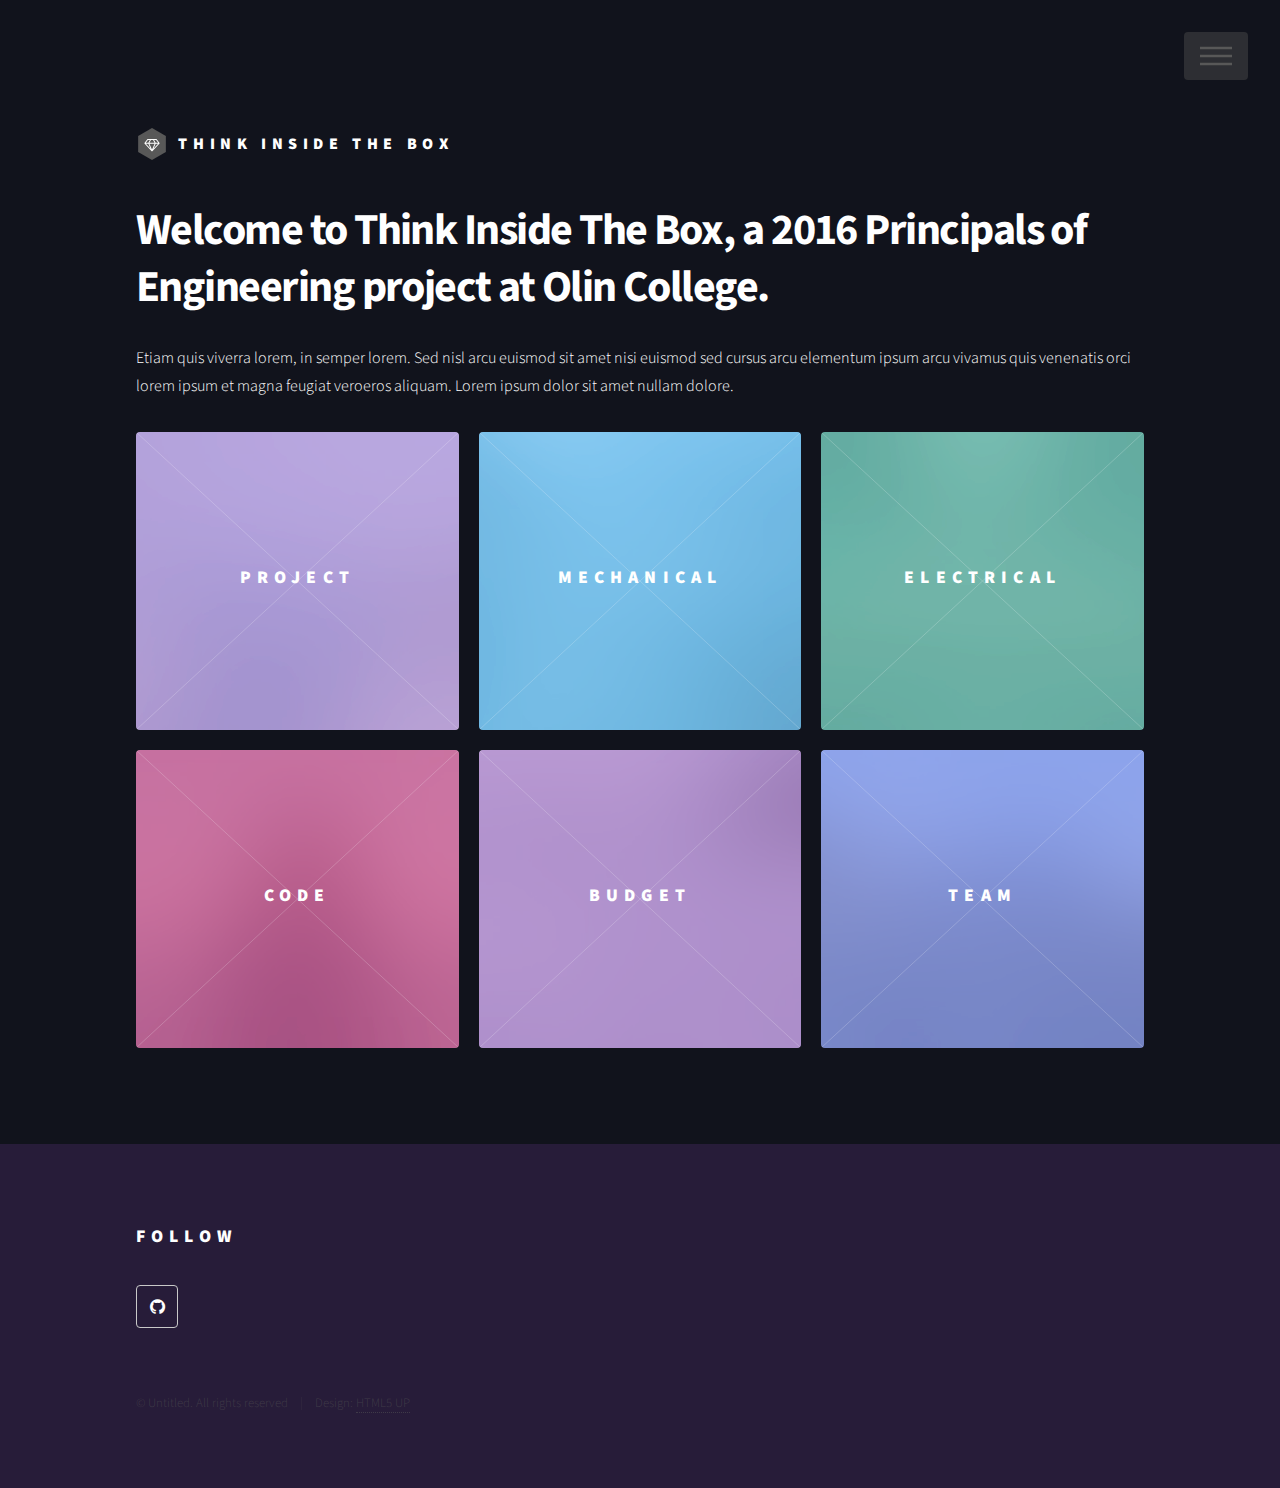
==== commit f6476fcb: "updates and adding individual html files" ====
--- a/index.html
+++ b/index.html
@@ -42,12 +42,12 @@
 						<h2>Menu</h2>
 						<ul>
 							<li><a href="index.html">Home</a></li>
-							<li><a href="generic.html">Final Product</a></li>
-							<li><a href="generic.html">Mechanical</a></li>
-							<li><a href="generic.html">Electrical</a></li>
-							<li><a href="generic.html">Code</a></li>
-							<li><a href="generic.html">Budget</a></li>
-							<li><a href="generic.html">Team</a></li>
+							<li><a href="project.html">project</a></li>
+							<li><a href="mechanical.html">Mechanical</a></li>
+							<li><a href="electrical.html">Electrical</a></li>
+							<li><a href="code.html">Code</a></li>
+							<li><a href="budget.html">Budget</a></li>
+							<li><a href="team.html">Team</a></li>
 							<!-- You can find the style information for this template here. -->
 							<li><a href="elements.html">Elements</a></li>
 						</ul>
@@ -65,8 +65,8 @@
 									<span class="image">
 										<img src="images/pic01.jpg" alt="" />
 									</span>
-									<a href="generic.html">
-										<h2>Final Product</h2>
+									<a href="project.html">
+										<h2>project</h2>
 										<div class="content">
 											<p>Sed nisl arcu euismod sit amet nisi lorem etiam dolor veroeros et feugiat.</p>
 										</div>
@@ -76,7 +76,7 @@
 									<span class="image">
 										<img src="images/pic02.jpg" alt="" />
 									</span>
-									<a href="generic.html">
+									<a href="mechanical.html">
 										<h2>Mechanical</h2>
 										<div class="content">
 											<p>Sed nisl arcu euismod sit amet nisi lorem etiam dolor veroeros et feugiat.</p>
@@ -87,7 +87,7 @@
 									<span class="image">
 										<img src="images/pic03.jpg" alt="" />
 									</span>
-									<a href="generic.html">
+									<a href="electrical.html">
 										<h2>Electrical</h2>
 										<div class="content">
 											<p>Sed nisl arcu euismod sit amet nisi lorem etiam dolor veroeros et feugiat.</p>
@@ -98,7 +98,7 @@
 									<span class="image">
 										<img src="images/pic04.jpg" alt="" />
 									</span>
-									<a href="generic.html">
+									<a href="code.html">
 										<h2>Code</h2>
 										<div class="content">
 											<p>Sed nisl arcu euismod sit amet nisi lorem etiam dolor veroeros et feugiat.</p>
@@ -109,7 +109,7 @@
 									<span class="image">
 										<img src="images/pic05.jpg" alt="" />
 									</span>
-									<a href="generic.html">
+									<a href="budget.html">
 										<h2>Budget</h2>
 										<div class="content">
 											<p>Sed nisl arcu euismod sit amet nisi lorem etiam dolor veroeros et feugiat.</p>
@@ -120,7 +120,7 @@
 									<span class="image">
 										<img src="images/pic06.jpg" alt="" />
 									</span>
-									<a href="generic.html">
+									<a href="team.html">
 										<h2>Team</h2>
 										<div class="content">
 											<p>Sed nisl arcu euismod sit amet nisi lorem etiam dolor veroeros et feugiat.</p>
--- a/assets/css/main.css
+++ b/assets/css/main.css
@@ -1623,7 +1623,7 @@
 	}
 
 	body {
-		background: #ffffff;
+		background: #11131C;
 	}
 
 		body.is-loading *, body.is-loading *:before, body.is-loading *:after {
@@ -1640,7 +1640,7 @@
 /* Type */
 
 	body, input, select, textarea {
-		color: #585858;
+		color: #FFFFFF;
 		font-family: "Source Sans Pro", Helvetica, sans-serif;
 		font-size: 16pt;
 		font-weight: 300;
@@ -1675,7 +1675,7 @@
 
 		a:hover {
 			border-bottom-color: transparent;
-			color: #f2849e !important;
+			color: #B6A8F2 !important;
 		}
 
 	strong, b {
@@ -1896,8 +1896,8 @@
 			}
 
 			.icon.style2:hover {
-				color: #f2849e;
-				border-color: #f2849e;
+				color: #B6A8F2;
+				border-color: #B6A8F2;
 			}
 
 			.icon.style2:active {
@@ -2177,8 +2177,8 @@
 		input[type="tel"]:focus,
 		select:focus,
 		textarea:focus {
-			border-bottom-color: #f2849e;
-			box-shadow: inset 0 -1px 0 0 #f2849e;
+			border-bottom-color: #B6A8F2;
+			box-shadow: inset 0 -1px 0 0 #B6A8F2;
 		}
 
 	.select-wrapper {
@@ -2288,8 +2288,8 @@
 
 		input[type="checkbox"]:focus + label:before,
 		input[type="radio"]:focus + label:before {
-			border-color: #f2849e;
-			box-shadow: 0 0 0 1px #f2849e;
+			border-color: #B6A8F2;
+			box-shadow: 0 0 0 1px #B6A8F2;
 		}
 
 	input[type="checkbox"] + label:before {
@@ -2509,8 +2509,8 @@
 		input[type="button"]:hover,
 		button:hover,
 		.button:hover {
-			color: #f2849e !important;
-			box-shadow: inset 0 0 0 2px #f2849e;
+			color: #B6A8F2 !important;
+			box-shadow: inset 0 0 0 2px #B6A8F2;
 		}
 
 		input[type="submit"]:active,
@@ -2552,7 +2552,7 @@
 			input[type="button"].special:hover,
 			button.special:hover,
 			.button.special:hover {
-				background-color: #f2849e;
+				background-color: #B6A8F2;
 			}
 
 			input[type="submit"].special:active,
@@ -2730,7 +2730,7 @@
 					}
 
 			.tiles article.style1 > .image:before {
-				background-color: #f2849e;
+				background-color: #B6A8F2;
 			}
 
 			.tiles article.style2 > .image:before {
@@ -2915,7 +2915,7 @@
 						height: 3em;
 						line-height: 3em;
 						padding: 0 1.5em;
-						background-color: rgba(255, 255, 255, 0.5);
+						background-color: rgba(74, 74, 74, 0.5);
 						border-radius: 4px;
 						border: 0;
 						font-size: 0.8em;
@@ -2952,7 +2952,7 @@
 						}
 
 						#header nav ul li a[href="#menu"]:before {
-							background-image: url("data:image/svg+xml;charset=utf8,%3Csvg xmlns='http://www.w3.org/2000/svg' width='100' height='100' viewBox='0 0 100 100' preserveAspectRatio='none'%3E%3Cstyle%3Eline %7B stroke-width: 8px%3B stroke: %23f2849e%3B %7D%3C/style%3E%3Cline x1='0' y1='25' x2='100' y2='25' /%3E%3Cline x1='0' y1='50' x2='100' y2='50' /%3E%3Cline x1='0' y1='75' x2='100' y2='75' /%3E%3C/svg%3E");
+							background-image: url("data:image/svg+xml;charset=utf8,%3Csvg xmlns='http://www.w3.org/2000/svg' width='100' height='100' viewBox='0 0 100 100' preserveAspectRatio='none'%3E%3Cstyle%3Eline %7B stroke-width: 8px%3B stroke: %23B6A8F2%3B %7D%3C/style%3E%3Cline x1='0' y1='25' x2='100' y2='25' /%3E%3Cline x1='0' y1='50' x2='100' y2='50' /%3E%3Cline x1='0' y1='75' x2='100' y2='75' /%3E%3C/svg%3E");
 							opacity: 0;
 						}
 
@@ -3102,7 +3102,7 @@
 			}
 
 			#menu > .close:before {
-				background-image: url("data:image/svg+xml;charset=utf8,%3Csvg xmlns='http://www.w3.org/2000/svg' width='100' height='100' viewBox='0 0 100 100' preserveAspectRatio='none'%3E%3Cstyle%3Eline %7B stroke-width: 8px%3B stroke: %23f2849e%3B %7D%3C/style%3E%3Cline x1='15' y1='15' x2='85' y2='85' /%3E%3Cline x1='85' y1='15' x2='15' y2='85' /%3E%3C/svg%3E");
+				background-image: url("data:image/svg+xml;charset=utf8,%3Csvg xmlns='http://www.w3.org/2000/svg' width='100' height='100' viewBox='0 0 100 100' preserveAspectRatio='none'%3E%3Cstyle%3Eline %7B stroke-width: 8px%3B stroke: %23B6A8F2%3B %7D%3C/style%3E%3Cline x1='15' y1='15' x2='85' y2='85' /%3E%3Cline x1='85' y1='15' x2='15' y2='85' /%3E%3C/svg%3E");
 				opacity: 0;
 			}
 
@@ -3193,7 +3193,7 @@
 
 	#footer {
 		padding: 5em 0 6em 0 ;
-		background-color: #f6f6f6;
+		background-color: rgb(39, 28, 57);
 	}
 
 		#footer > .inner {
@@ -3353,4 +3353,4 @@
 				padding: 0 1.25em;
 			}
 
-		}+		}
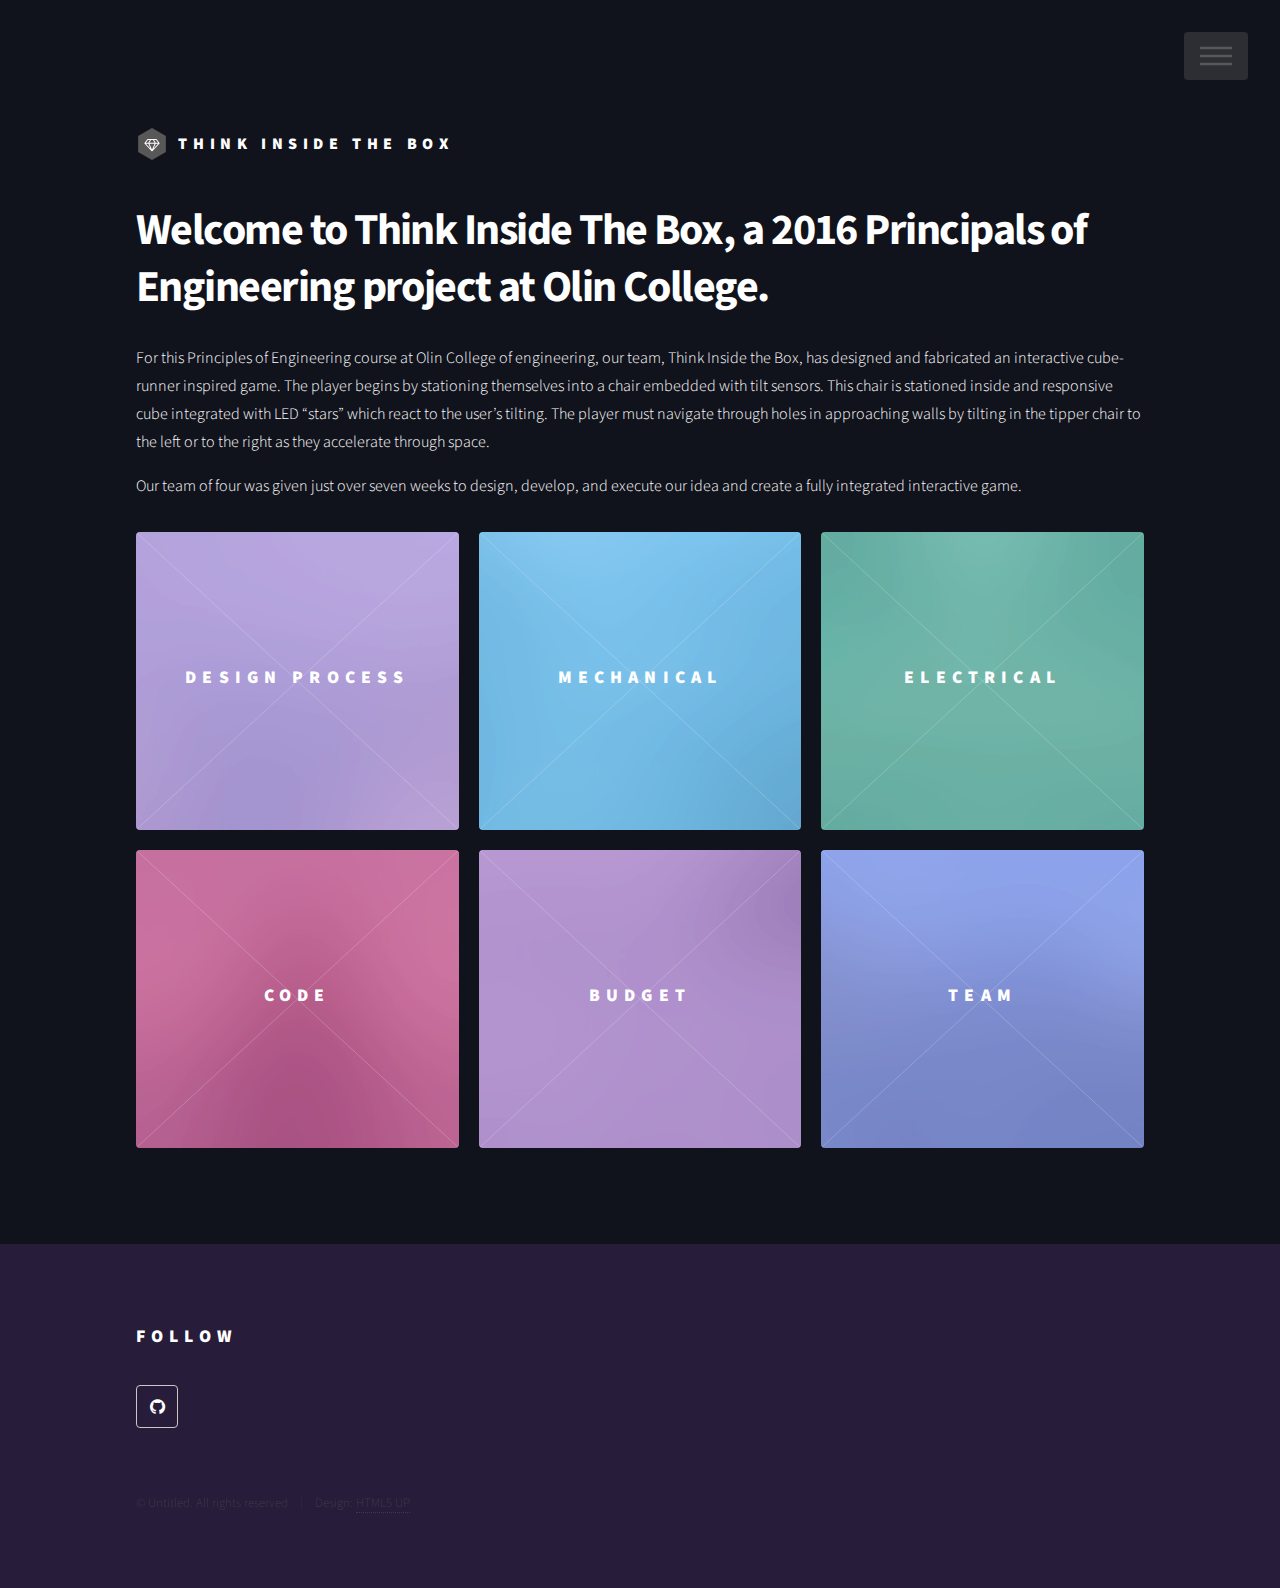
==== commit 158c4d78: "updates and draft of budget" ====
--- a/index.html
+++ b/index.html
@@ -58,7 +58,8 @@
 						<div class="inner">
 							<header>
 								<h1>Welcome to Think Inside The Box, a 2016 Principals of Engineering project at Olin College.</h1>
-								<p>Etiam quis viverra lorem, in semper lorem. Sed nisl arcu euismod sit amet nisi euismod sed cursus arcu elementum ipsum arcu vivamus quis venenatis orci lorem ipsum et magna feugiat veroeros aliquam. Lorem ipsum dolor sit amet nullam dolore.</p>
+								<p>For this Principles of Engineering course at Olin College of engineering, our team, Think Inside the Box, has designed and fabricated an interactive cube-runner inspired game. The player begins by stationing themselves into a chair embedded with tilt sensors. This chair is stationed inside and responsive cube integrated with LED “stars” which react to the user’s tilting. The player must navigate through holes in approaching walls by tilting in the tipper chair to the left or to the right as they accelerate through space.</p>
+								<p>Our team of four was given just over seven weeks to design, develop, and execute our idea and create a fully integrated interactive game. </p>
 							</header>
 							<section class="tiles">
 								<article class="style1">
@@ -66,9 +67,9 @@
 										<img src="images/pic01.jpg" alt="" />
 									</span>
 									<a href="project.html">
-										<h2>project</h2>
+										<h2>Design Process</h2>
 										<div class="content">
-											<p>Sed nisl arcu euismod sit amet nisi lorem etiam dolor veroeros et feugiat.</p>
+											<p>Designing and and prototyping.</p>
 										</div>
 									</a>
 								</article>
@@ -79,7 +80,7 @@
 									<a href="mechanical.html">
 										<h2>Mechanical</h2>
 										<div class="content">
-											<p>Sed nisl arcu euismod sit amet nisi lorem etiam dolor veroeros et feugiat.</p>
+											<p>How hard can it be to make a box?</p>
 										</div>
 									</a>
 								</article>
@@ -90,7 +91,7 @@
 									<a href="electrical.html">
 										<h2>Electrical</h2>
 										<div class="content">
-											<p>Sed nisl arcu euismod sit amet nisi lorem etiam dolor veroeros et feugiat.</p>
+											<p>Adventures in soldering and sensing gravity.</p>
 										</div>
 									</a>
 								</article>
@@ -101,7 +102,7 @@
 									<a href="code.html">
 										<h2>Code</h2>
 										<div class="content">
-											<p>Sed nisl arcu euismod sit amet nisi lorem etiam dolor veroeros et feugiat.</p>
+											<p>Bits and blocks.</p>
 										</div>
 									</a>
 								</article>
@@ -112,7 +113,7 @@
 									<a href="budget.html">
 										<h2>Budget</h2>
 										<div class="content">
-											<p>Sed nisl arcu euismod sit amet nisi lorem etiam dolor veroeros et feugiat.</p>
+											<p>Boxes are surprisingly expensive.</p>
 										</div>
 									</a>
 								</article>
@@ -123,7 +124,7 @@
 									<a href="team.html">
 										<h2>Team</h2>
 										<div class="content">
-											<p>Sed nisl arcu euismod sit amet nisi lorem etiam dolor veroeros et feugiat.</p>
+											<p>The coolest team there ever was.</p>
 										</div>
 									</a>
 								</article>
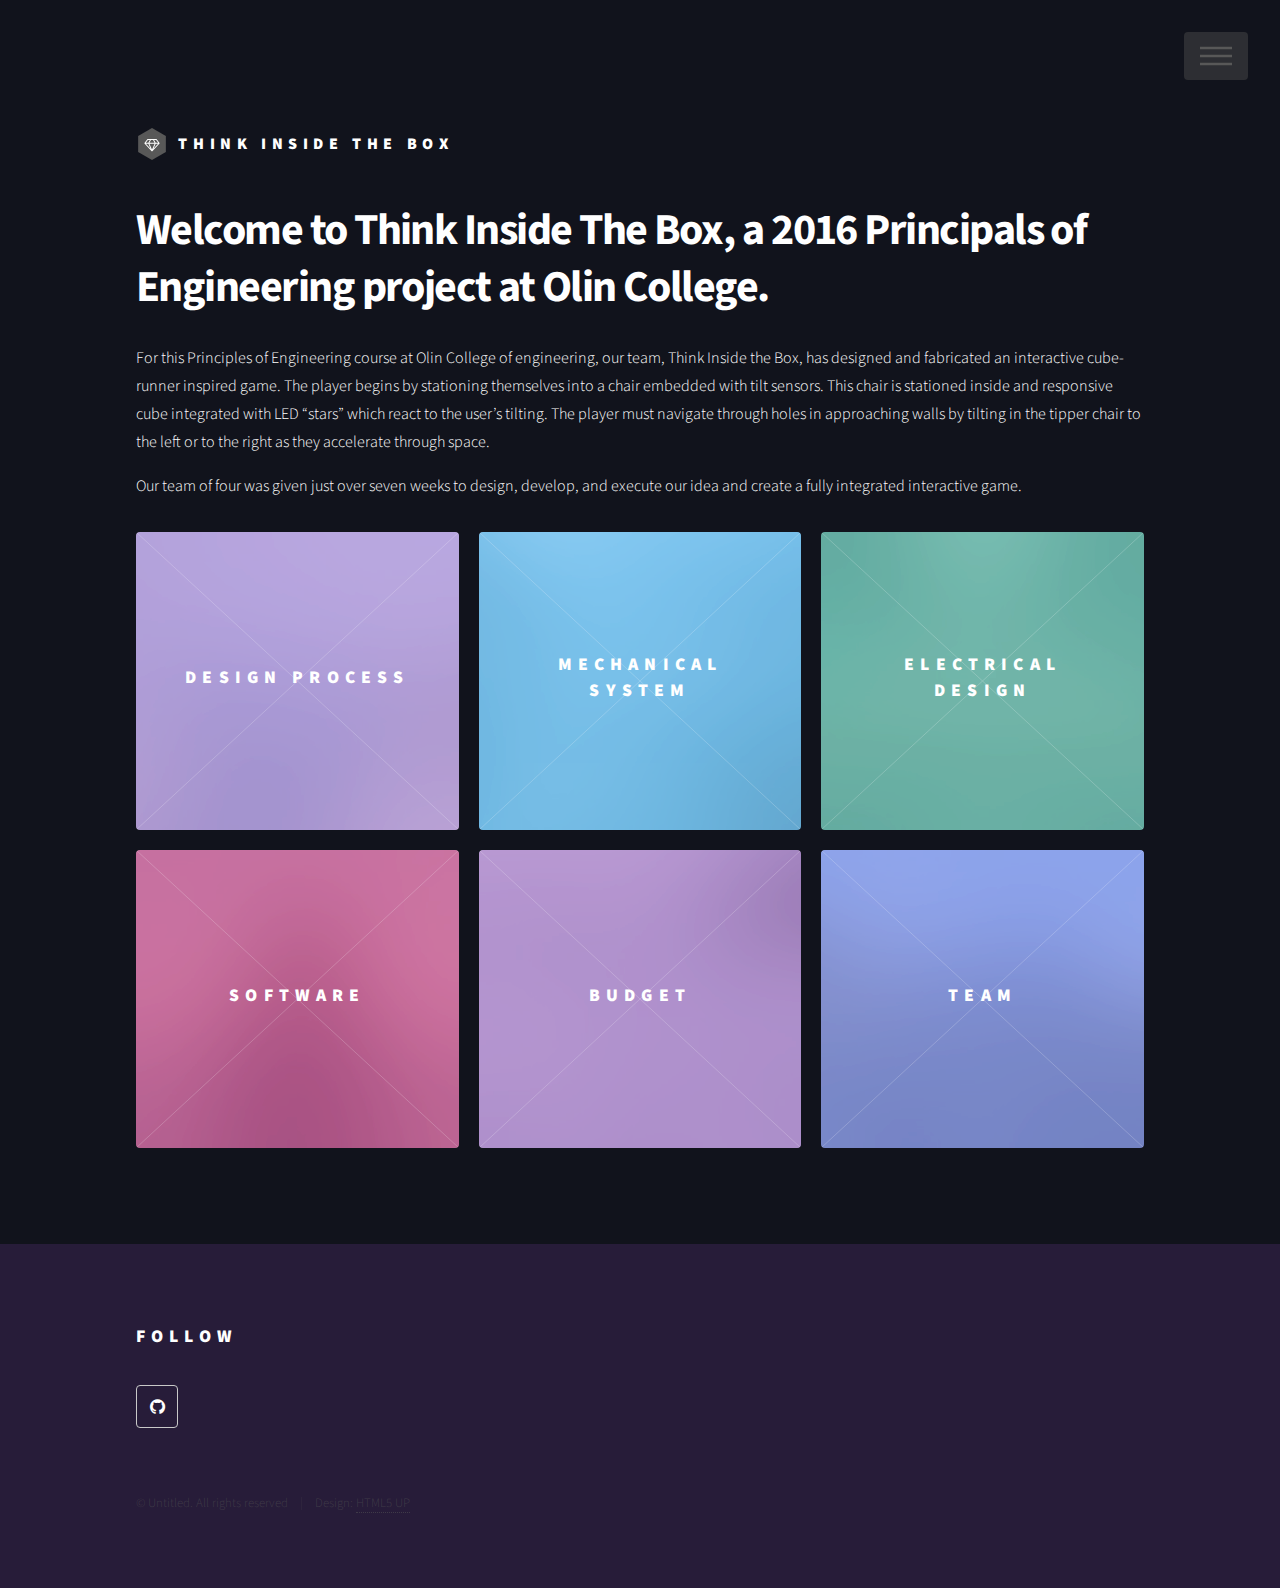
==== commit 70c62f58: "code cleanup, almost done with gyro" ====
--- a/index.html
+++ b/index.html
@@ -42,7 +42,7 @@
 						<h2>Menu</h2>
 						<ul>
 							<li><a href="index.html">Home</a></li>
-							<li><a href="project.html">project</a></li>
+							<li><a href="project.html">Design Process</a></li>
 							<li><a href="mechanical.html">Mechanical</a></li>
 							<li><a href="electrical.html">Electrical</a></li>
 							<li><a href="code.html">Code</a></li>
@@ -69,7 +69,7 @@
 									<a href="project.html">
 										<h2>Design Process</h2>
 										<div class="content">
-											<p>Designing and and prototyping.</p>
+											<p>Design and and prototyping.</p>
 										</div>
 									</a>
 								</article>
@@ -78,7 +78,7 @@
 										<img src="images/pic02.jpg" alt="" />
 									</span>
 									<a href="mechanical.html">
-										<h2>Mechanical</h2>
+										<h2>Mechanical<br>System</h2>
 										<div class="content">
 											<p>How hard can it be to make a box?</p>
 										</div>
@@ -89,7 +89,7 @@
 										<img src="images/pic03.jpg" alt="" />
 									</span>
 									<a href="electrical.html">
-										<h2>Electrical</h2>
+										<h2>Electrical<br>Design</h2>
 										<div class="content">
 											<p>Adventures in soldering and sensing gravity.</p>
 										</div>
@@ -100,7 +100,7 @@
 										<img src="images/pic04.jpg" alt="" />
 									</span>
 									<a href="code.html">
-										<h2>Code</h2>
+										<h2>Software</h2>
 										<div class="content">
 											<p>Bits and blocks.</p>
 										</div>
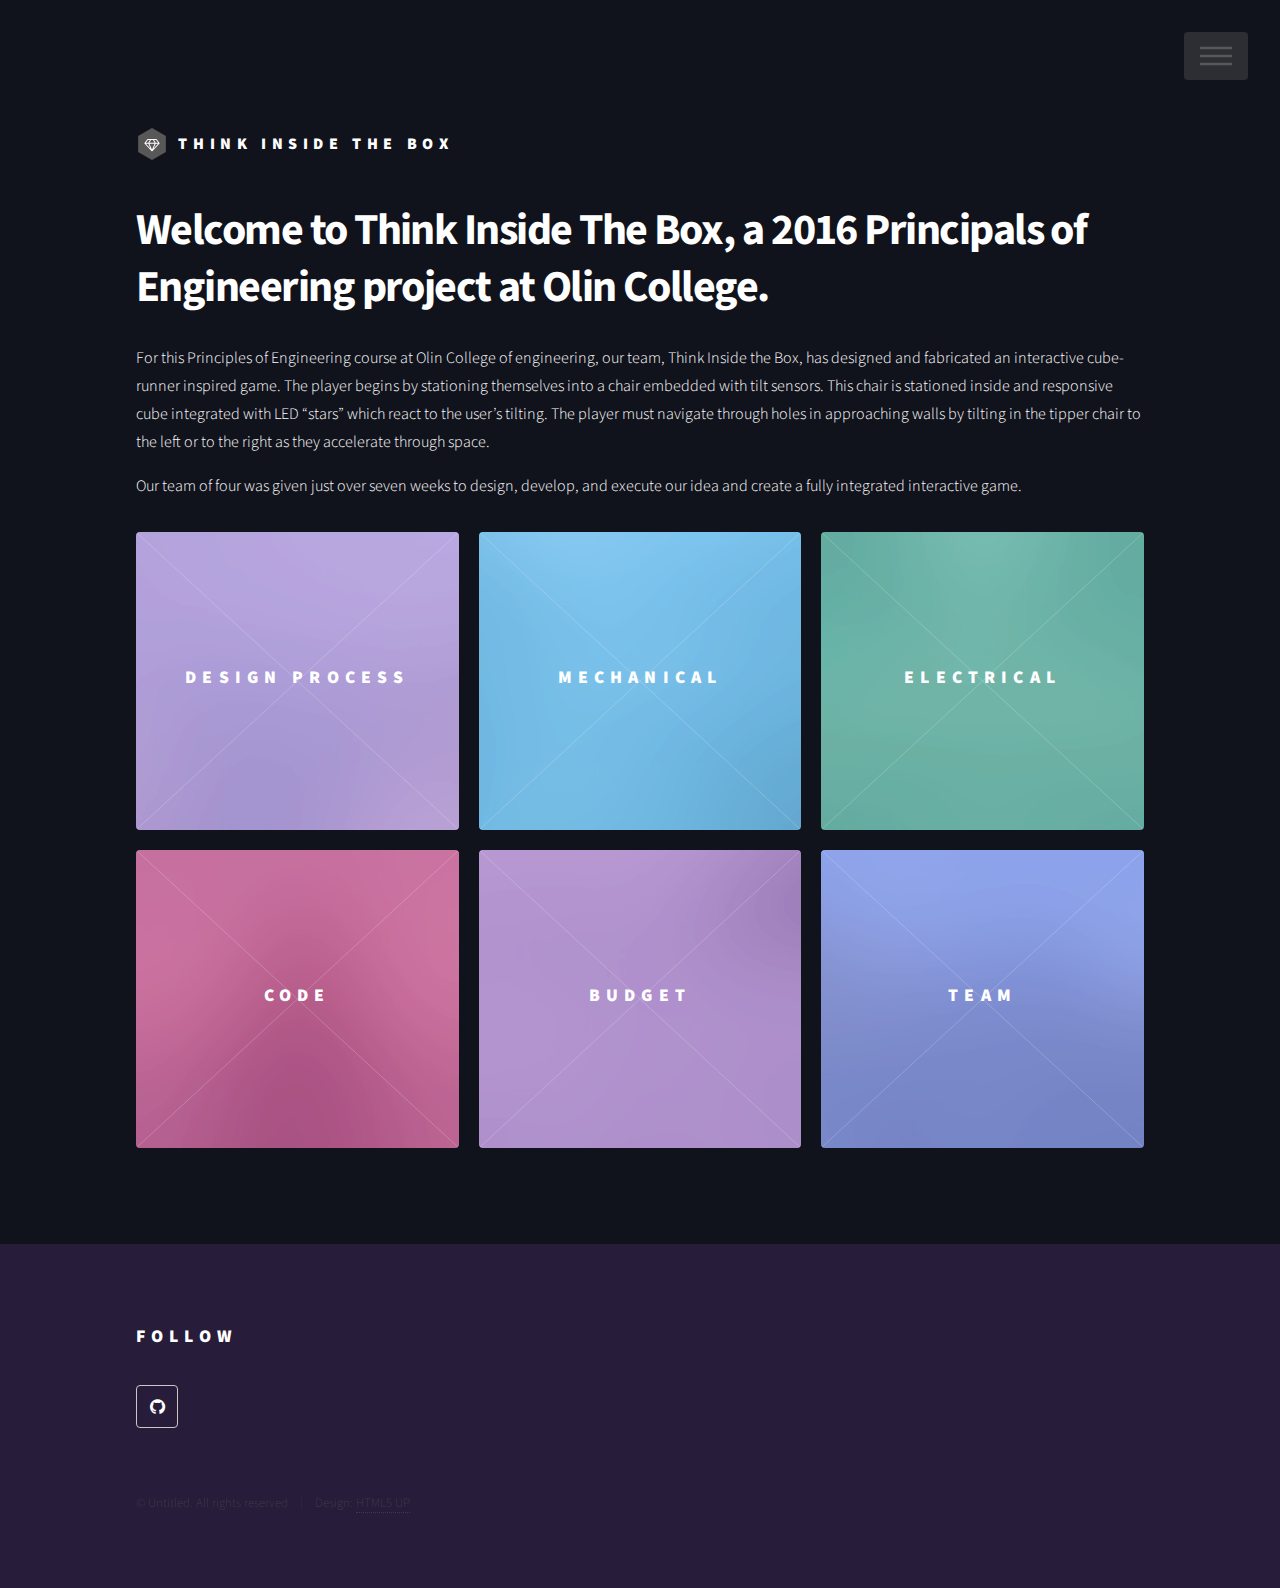
==== commit 00b7d943: "small updates and addition of first draft of design process" ====
--- a/index.html
+++ b/index.html
@@ -78,7 +78,7 @@
 										<img src="images/pic02.jpg" alt="" />
 									</span>
 									<a href="mechanical.html">
-										<h2>Mechanical<br>System</h2>
+										<h2>Mechanical</h2>
 										<div class="content">
 											<p>How hard can it be to make a box?</p>
 										</div>
@@ -89,7 +89,7 @@
 										<img src="images/pic03.jpg" alt="" />
 									</span>
 									<a href="electrical.html">
-										<h2>Electrical<br>Design</h2>
+										<h2>Electrical</h2>
 										<div class="content">
 											<p>Adventures in soldering and sensing gravity.</p>
 										</div>
@@ -100,7 +100,7 @@
 										<img src="images/pic04.jpg" alt="" />
 									</span>
 									<a href="code.html">
-										<h2>Software</h2>
+										<h2>Code</h2>
 										<div class="content">
 											<p>Bits and blocks.</p>
 										</div>
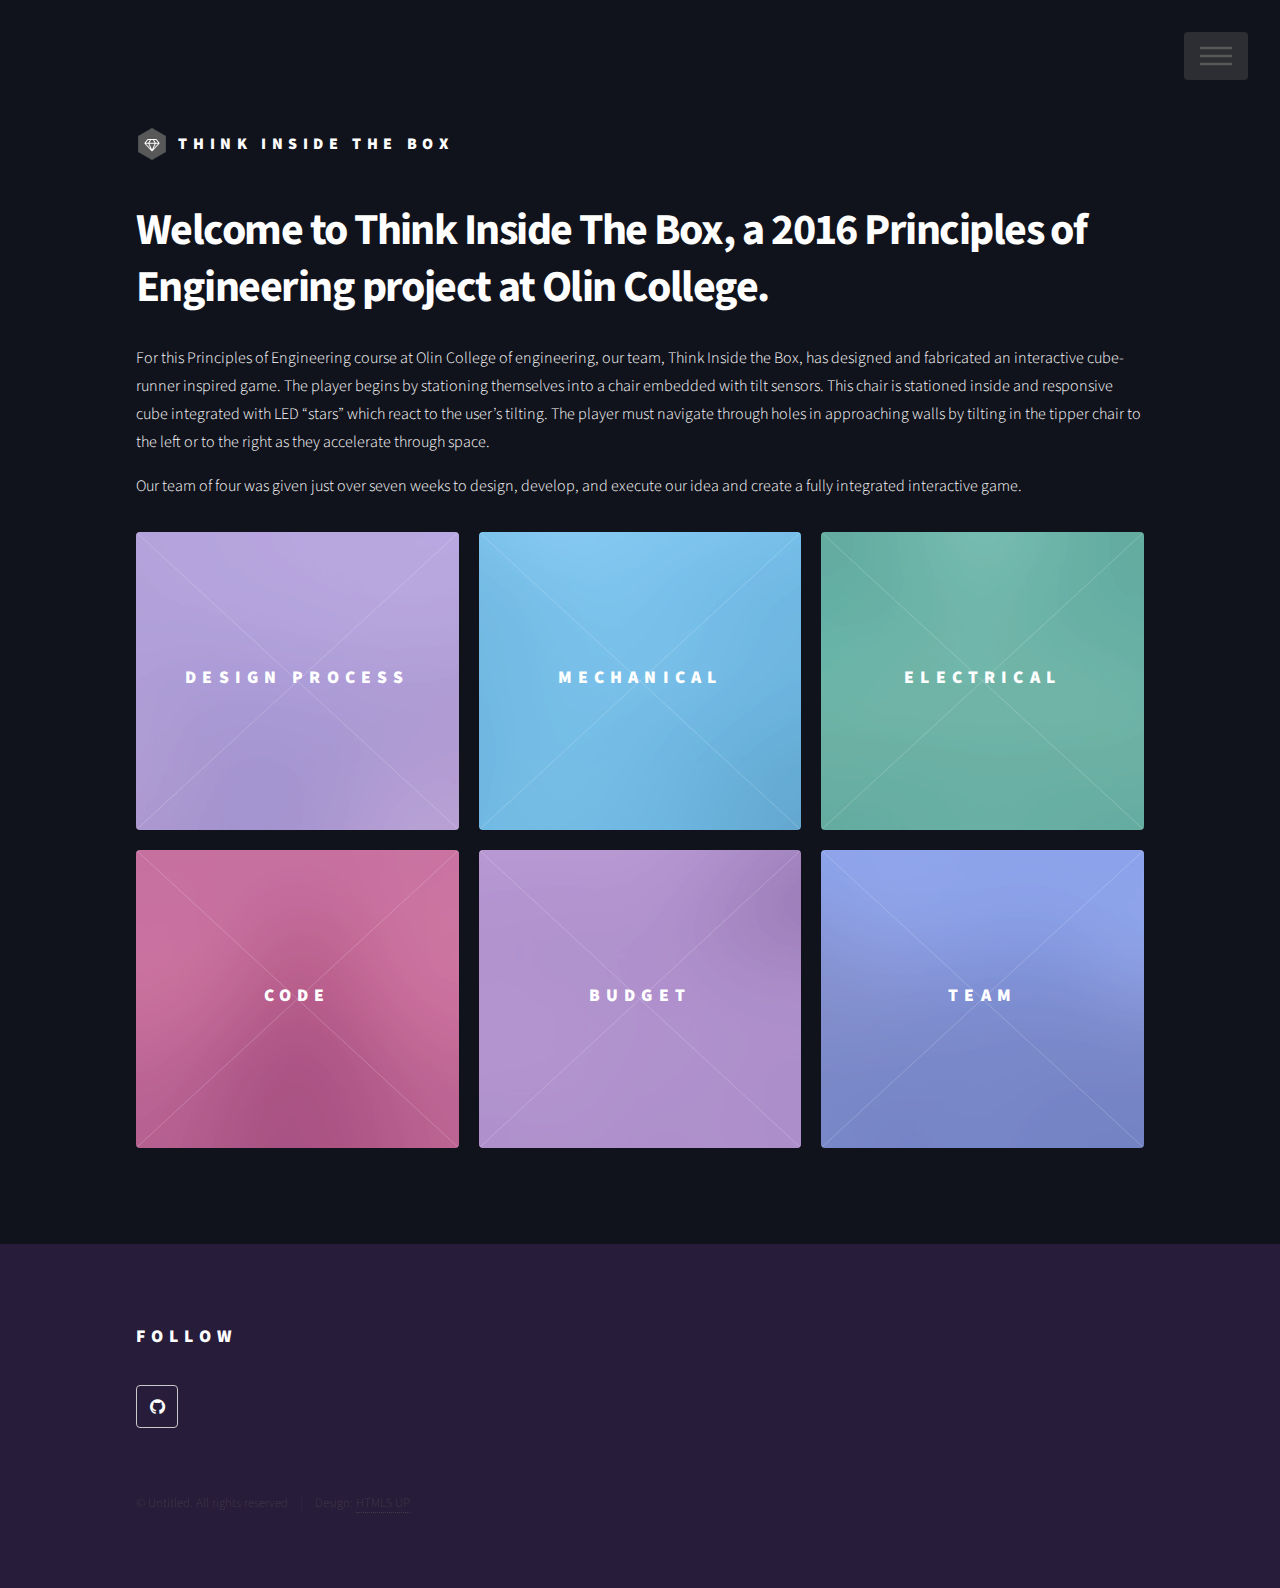
==== commit 4f9c17f1: "minor updates" ====
--- a/index.html
+++ b/index.html
@@ -57,7 +57,7 @@
 					<div id="main">
 						<div class="inner">
 							<header>
-								<h1>Welcome to Think Inside The Box, a 2016 Principals of Engineering project at Olin College.</h1>
+								<h1>Welcome to Think Inside The Box, a 2016 Principles of Engineering project at Olin College.</h1>
 								<p>For this Principles of Engineering course at Olin College of engineering, our team, Think Inside the Box, has designed and fabricated an interactive cube-runner inspired game. The player begins by stationing themselves into a chair embedded with tilt sensors. This chair is stationed inside and responsive cube integrated with LED “stars” which react to the user’s tilting. The player must navigate through holes in approaching walls by tilting in the tipper chair to the left or to the right as they accelerate through space.</p>
 								<p>Our team of four was given just over seven weeks to design, develop, and execute our idea and create a fully integrated interactive game. </p>
 							</header>
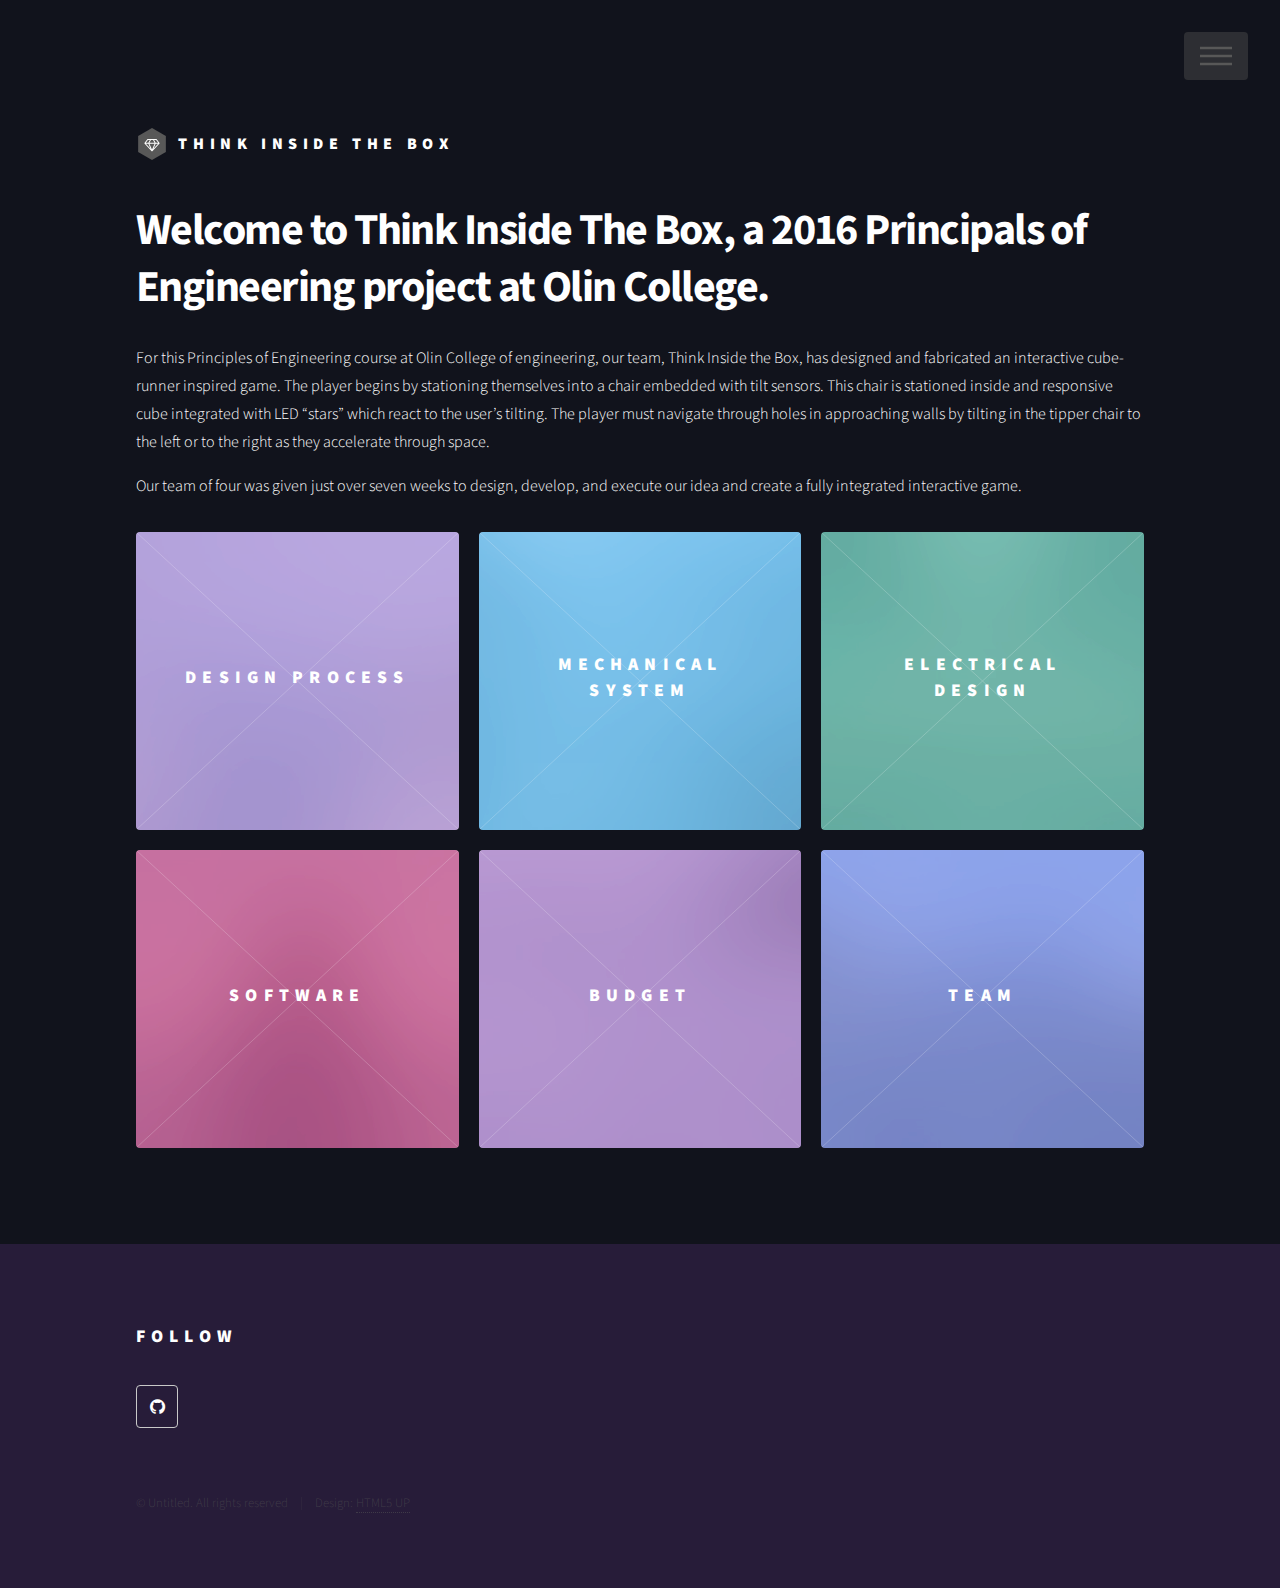
==== commit 43b66cd7: "Merge pull request #2 from pmcote/aidan/code" ====
--- a/index.html
+++ b/index.html
@@ -57,7 +57,7 @@
 					<div id="main">
 						<div class="inner">
 							<header>
-								<h1>Welcome to Think Inside The Box, a 2016 Principles of Engineering project at Olin College.</h1>
+								<h1>Welcome to Think Inside The Box, a 2016 Principals of Engineering project at Olin College.</h1>
 								<p>For this Principles of Engineering course at Olin College of engineering, our team, Think Inside the Box, has designed and fabricated an interactive cube-runner inspired game. The player begins by stationing themselves into a chair embedded with tilt sensors. This chair is stationed inside and responsive cube integrated with LED “stars” which react to the user’s tilting. The player must navigate through holes in approaching walls by tilting in the tipper chair to the left or to the right as they accelerate through space.</p>
 								<p>Our team of four was given just over seven weeks to design, develop, and execute our idea and create a fully integrated interactive game. </p>
 							</header>
@@ -78,7 +78,7 @@
 										<img src="images/pic02.jpg" alt="" />
 									</span>
 									<a href="mechanical.html">
-										<h2>Mechanical</h2>
+										<h2>Mechanical<br>System</h2>
 										<div class="content">
 											<p>How hard can it be to make a box?</p>
 										</div>
@@ -89,7 +89,7 @@
 										<img src="images/pic03.jpg" alt="" />
 									</span>
 									<a href="electrical.html">
-										<h2>Electrical</h2>
+										<h2>Electrical<br>Design</h2>
 										<div class="content">
 											<p>Adventures in soldering and sensing gravity.</p>
 										</div>
@@ -100,7 +100,7 @@
 										<img src="images/pic04.jpg" alt="" />
 									</span>
 									<a href="code.html">
-										<h2>Code</h2>
+										<h2>Software</h2>
 										<div class="content">
 											<p>Bits and blocks.</p>
 										</div>
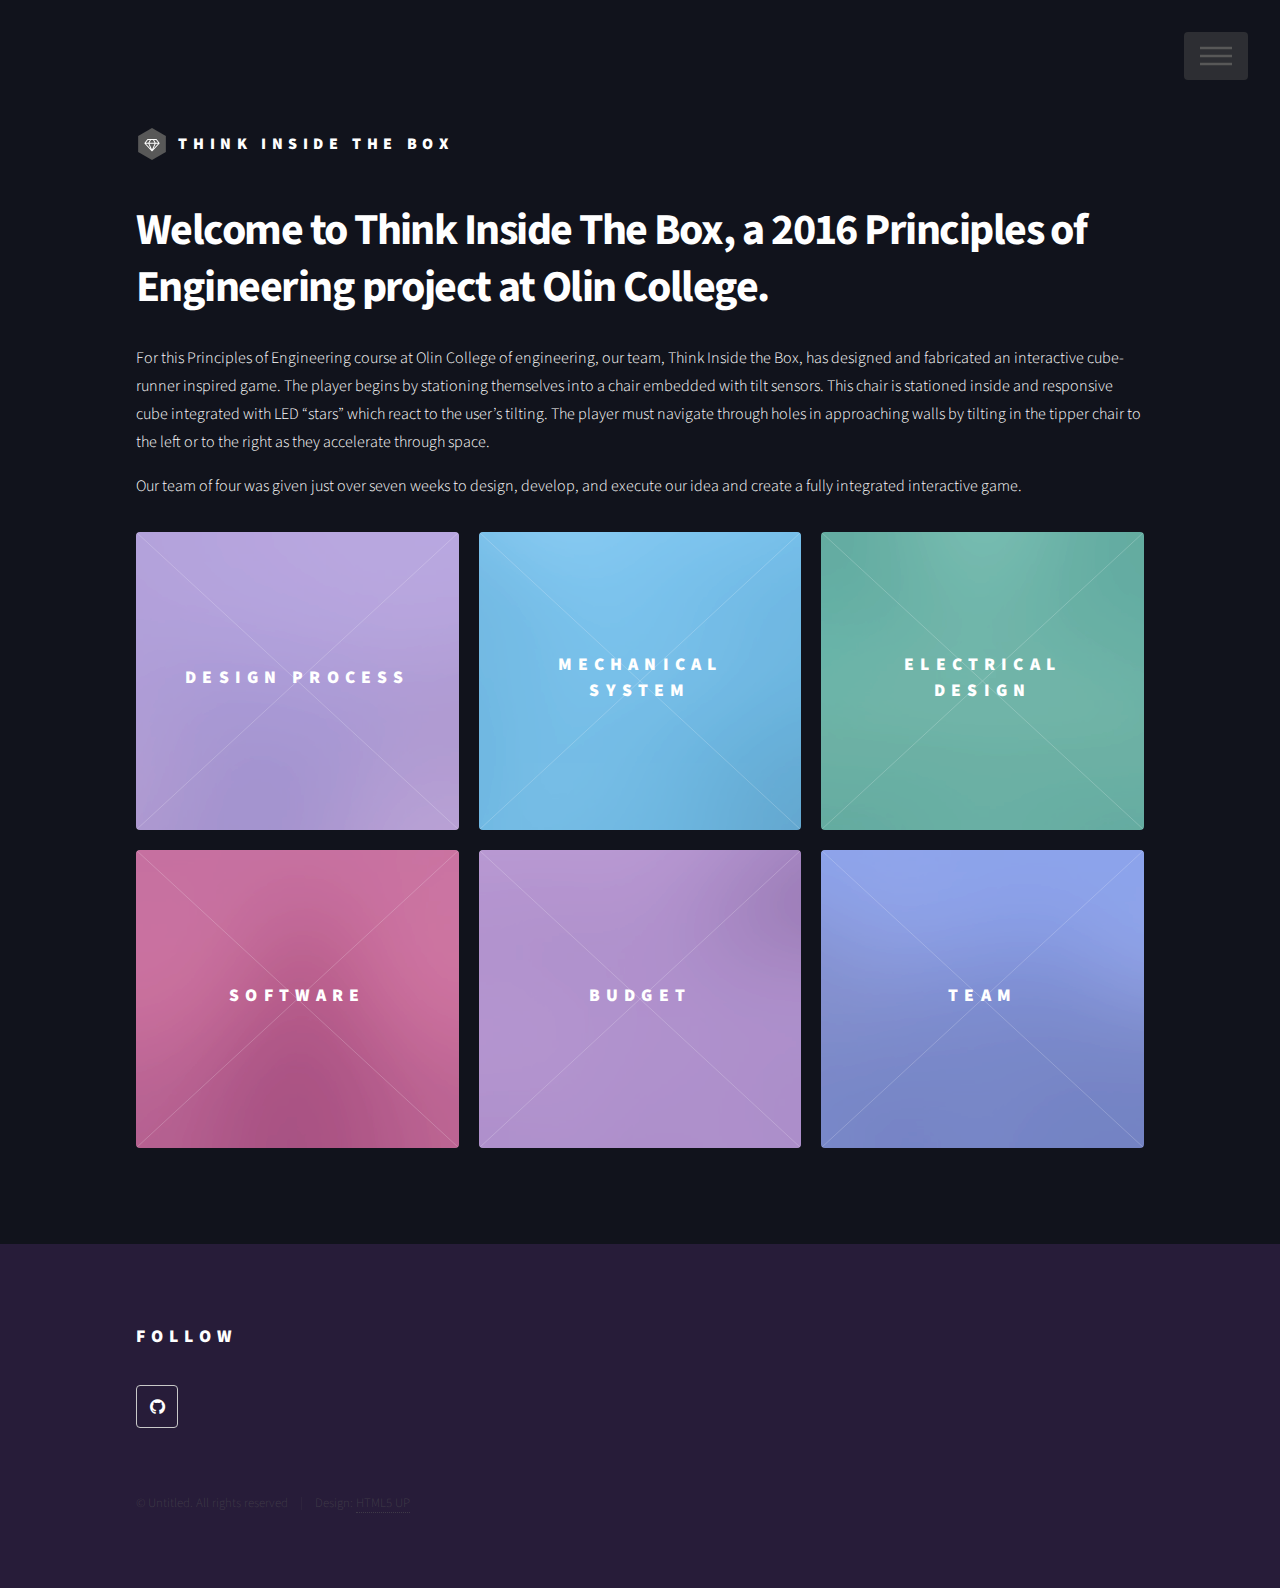
==== commit de5f57bb: "Merge pull request #3 from pmcote/pc-edits" ====
--- a/index.html
+++ b/index.html
@@ -57,7 +57,7 @@
 					<div id="main">
 						<div class="inner">
 							<header>
-								<h1>Welcome to Think Inside The Box, a 2016 Principals of Engineering project at Olin College.</h1>
+								<h1>Welcome to Think Inside The Box, a 2016 Principles of Engineering project at Olin College.</h1>
 								<p>For this Principles of Engineering course at Olin College of engineering, our team, Think Inside the Box, has designed and fabricated an interactive cube-runner inspired game. The player begins by stationing themselves into a chair embedded with tilt sensors. This chair is stationed inside and responsive cube integrated with LED “stars” which react to the user’s tilting. The player must navigate through holes in approaching walls by tilting in the tipper chair to the left or to the right as they accelerate through space.</p>
 								<p>Our team of four was given just over seven weeks to design, develop, and execute our idea and create a fully integrated interactive game. </p>
 							</header>
